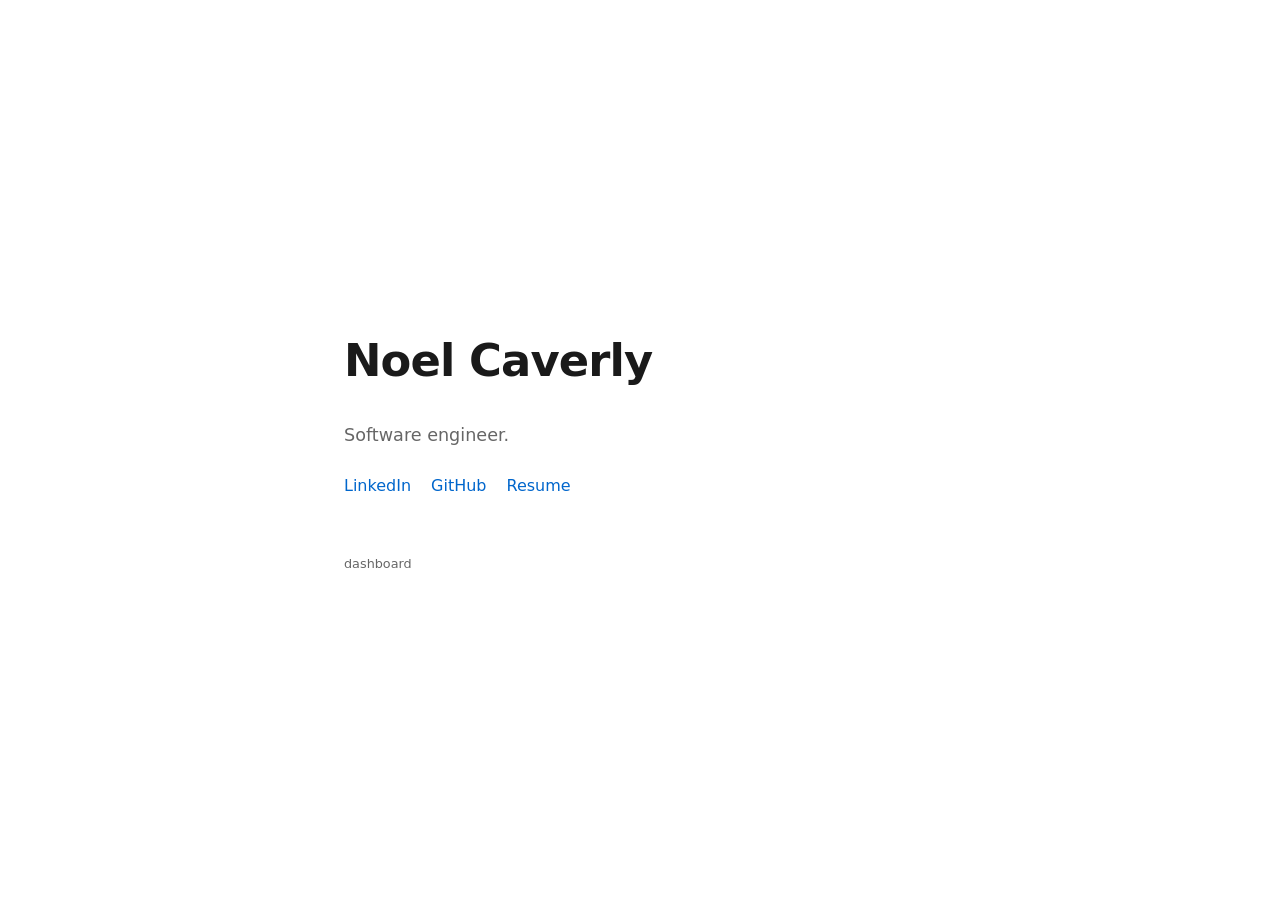
==== index.html @ 8c9072b6 "Initial site build: landing page, dashboard, deploy workflows" ====
<!DOCTYPE html>
<html lang="en">
<head>
  <meta charset="UTF-8" />
  <meta name="viewport" content="width=device-width, initial-scale=1.0" />
  <title>Noel Caverly</title>
  <link rel="stylesheet" href="assets/style.css" />
</head>
<body>
  <main class="landing">
    <h1>Noel Caverly</h1>
    <p class="bio">Software engineer.</p>
    <nav>
      <a href="https://linkedin.com/in/noelcaverly" target="_blank" rel="noopener">LinkedIn</a>
      <a href="https://github.com/NoelCav" target="_blank" rel="noopener">GitHub</a>
      <a href="/assets/resume.pdf" download>Resume</a>
    </nav>
    <a class="dashboard-link" href="/dashboard/">dashboard</a>
  </main>
</body>
</html>
---- assets/style.css ----
:root {
  --bg: #ffffff;
  --fg: #1a1a1a;
  --muted: #666666;
  --accent: #0066cc;
  --border: #e0e0e0;
  --gap: 1.5rem;
}

@media (prefers-color-scheme: dark) {
  :root {
    --bg: #0f0f0f;
    --fg: #e8e8e8;
    --muted: #999999;
    --accent: #4da6ff;
    --border: #2a2a2a;
  }
}

*, *::before, *::after {
  box-sizing: border-box;
  margin: 0;
  padding: 0;
}

body {
  font-family: system-ui, -apple-system, sans-serif;
  background: var(--bg);
  color: var(--fg);
  line-height: 1.6;
  min-height: 100dvh;
}

a {
  color: var(--accent);
  text-decoration: none;
}

a:hover {
  text-decoration: underline;
}

/* Landing page */
.landing {
  display: flex;
  flex-direction: column;
  align-items: flex-start;
  justify-content: center;
  min-height: 100dvh;
  max-width: 640px;
  margin: 0 auto;
  padding: 2rem 1.5rem;
  gap: var(--gap);
}

.landing h1 {
  font-size: clamp(1.8rem, 5vw, 2.8rem);
  font-weight: 700;
  letter-spacing: -0.02em;
}

.landing .bio {
  color: var(--muted);
  font-size: 1.1rem;
}

.landing nav {
  display: flex;
  flex-wrap: wrap;
  gap: 1.25rem;
  font-size: 1rem;
}

.dashboard-link {
  margin-top: 2rem;
  font-size: 0.8rem;
  color: var(--muted);
}

.dashboard-link:hover {
  color: var(--fg);
  text-decoration: none;
}

/* Dashboard shared */
.dash-header {
  display: flex;
  justify-content: space-between;
  align-items: baseline;
  flex-wrap: wrap;
  gap: 0.5rem;
  margin-bottom: 1.25rem;
}

.dash-header h1 {
  font-size: 1.1rem;
  font-weight: 600;
  letter-spacing: 0.05em;
  text-transform: lowercase;
}

.last-updated {
  font-size: 0.75rem;
  color: var(--muted);
}

.range-buttons {
  display: flex;
  gap: 0.5rem;
  flex-wrap: wrap;
  margin-bottom: 1.5rem;
}

.range-buttons button {
  padding: 0.3rem 0.75rem;
  border: 1px solid var(--border);
  background: transparent;
  color: var(--fg);
  border-radius: 999px;
  font-size: 0.8rem;
  cursor: pointer;
  transition: background 0.15s, border-color 0.15s;
}

.range-buttons button:hover {
  background: var(--border);
}

.range-buttons button.active {
  background: var(--accent);
  border-color: var(--accent);
  color: #fff;
}

.chart-wrap {
  margin-bottom: 1.5rem;
}

.doc-count {
  font-size: 0.72rem;
  color: var(--muted);
  margin-bottom: 2rem;
}

.dash-footer {
  font-size: 0.8rem;
  color: var(--muted);
  padding: 1rem 0;
  border-top: 1px solid var(--border);
}

/* Password gate */
.gate {
  display: flex;
  align-items: center;
  justify-content: center;
  min-height: 100dvh;
}

.gate form {
  display: flex;
  flex-direction: column;
  gap: 0.75rem;
  width: min(320px, 90vw);
}

.gate input[type="password"] {
  padding: 0.6rem 0.8rem;
  border: 1px solid var(--border);
  background: var(--bg);
  color: var(--fg);
  border-radius: 6px;
  font-size: 1rem;
  outline: none;
}

.gate input[type="password"]:focus {
  border-color: var(--accent);
}

.gate button[type="submit"] {
  padding: 0.6rem;
  background: var(--accent);
  color: #fff;
  border: none;
  border-radius: 6px;
  font-size: 1rem;
  cursor: pointer;
}

.gate .error {
  font-size: 0.8rem;
  color: #e05050;
  min-height: 1em;
}
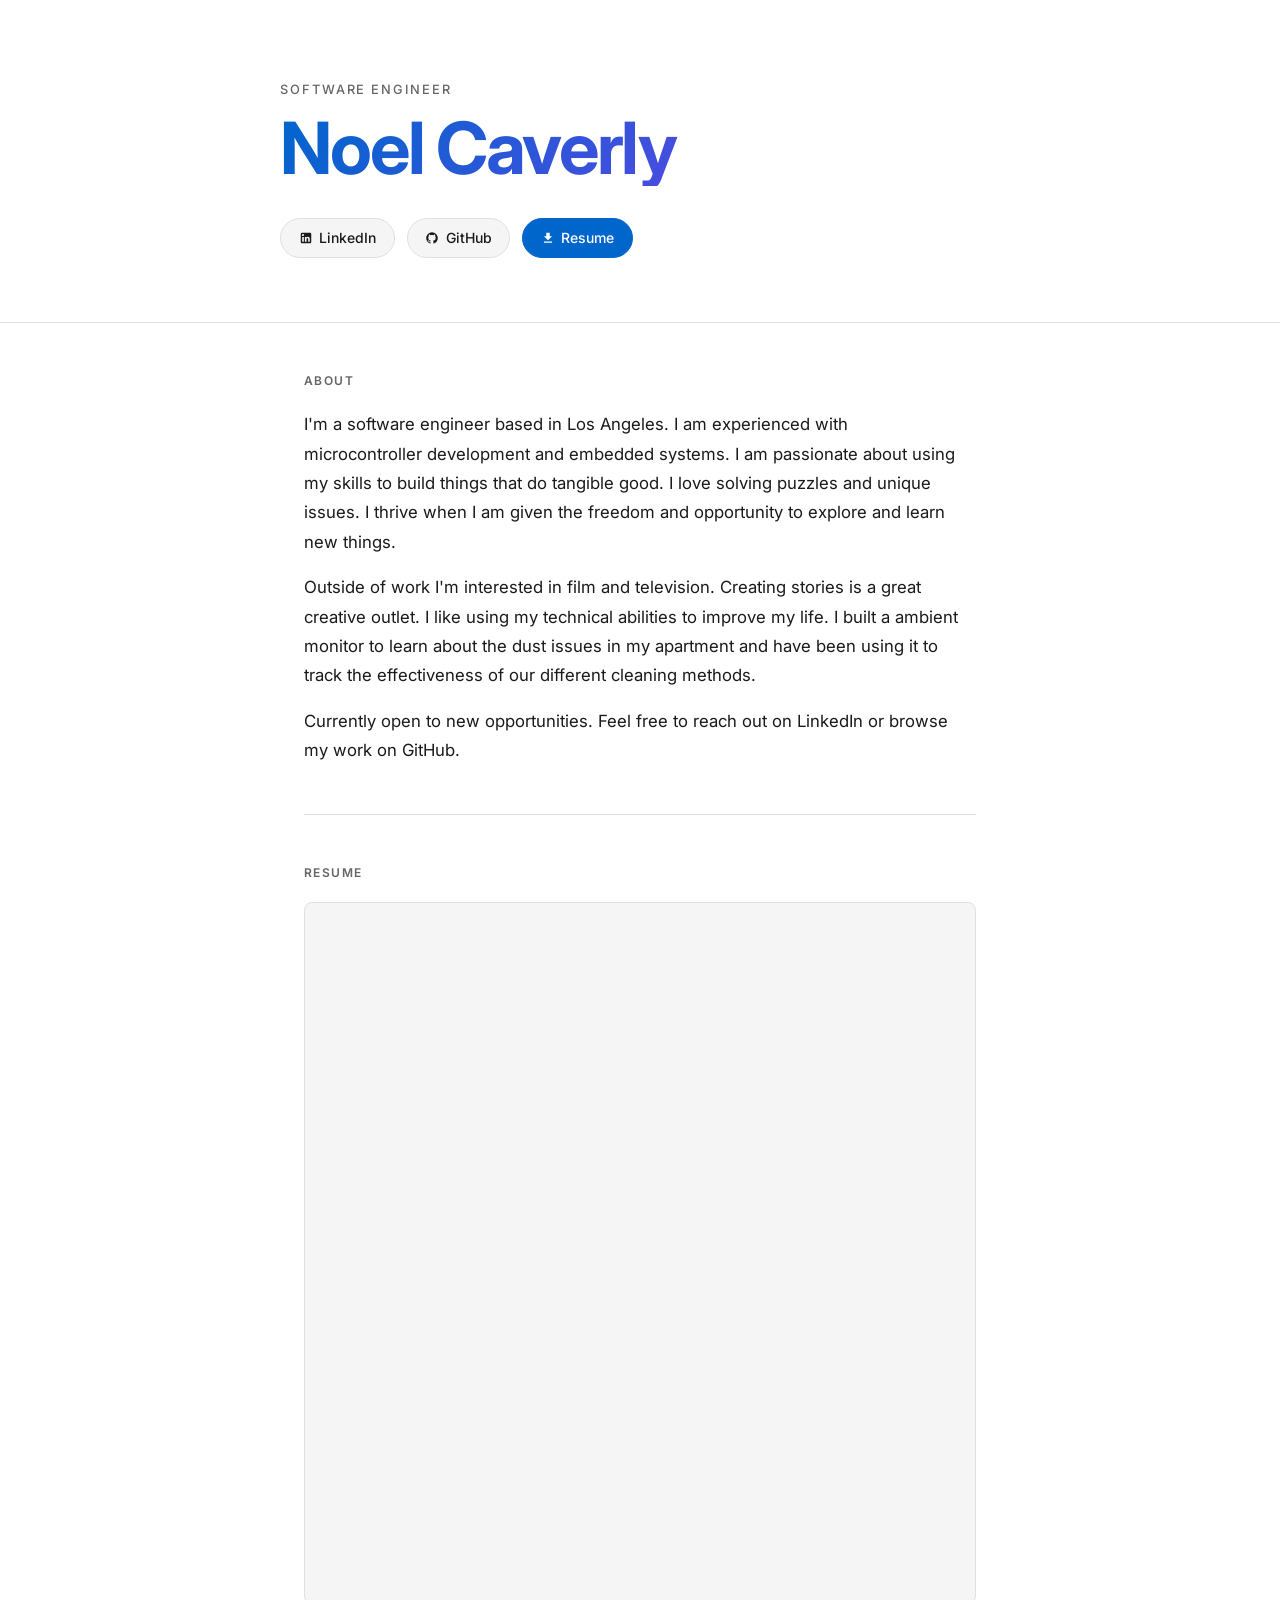
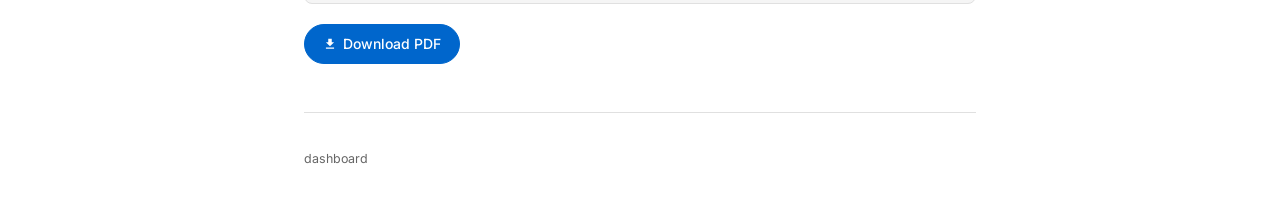
==== commit 3ee7cba3: "Update Website with Resume" ====
--- a/index.html
+++ b/index.html
@@ -4,18 +4,77 @@
   <meta charset="UTF-8" />
   <meta name="viewport" content="width=device-width, initial-scale=1.0" />
   <title>Noel Caverly</title>
+  <link rel="preconnect" href="https://fonts.googleapis.com" />
+  <link rel="preconnect" href="https://fonts.gstatic.com" crossorigin />
+  <link href="https://fonts.googleapis.com/css2?family=Inter:wght@400;500;600;700&display=swap" rel="stylesheet" />
   <link rel="stylesheet" href="assets/style.css" />
 </head>
 <body>
-  <main class="landing">
-    <h1>Noel Caverly</h1>
-    <p class="bio">Software engineer.</p>
-    <nav>
-      <a href="https://linkedin.com/in/noelcaverly" target="_blank" rel="noopener">LinkedIn</a>
-      <a href="https://github.com/NoelCav" target="_blank" rel="noopener">GitHub</a>
-      <a href="/assets/resume.pdf" download>Resume</a>
-    </nav>
-    <a class="dashboard-link" href="/dashboard/">dashboard</a>
+
+  <!-- ── Hero ── -->
+  <header class="hero">
+    <div class="hero-inner">
+      <p class="hero-label">software engineer</p>
+      <h1 class="hero-name">Noel Caverly</h1>
+      <div class="btn-group">
+        <a class="btn" href="https://linkedin.com/in/noelcaverly" target="_blank" rel="noopener">
+          <svg viewBox="0 0 24 24" fill="currentColor" aria-hidden="true"><path d="M19 3A2 2 0 0 1 21 5V19A2 2 0 0 1 19 21H5A2 2 0 0 1 3 19V5A2 2 0 0 1 5 3H19M18.5 18.5V13.2A3.26 3.26 0 0 0 15.24 9.94C14.39 9.94 13.4 10.46 12.92 11.24V10.13H10.13V18.5H12.92V13.57C12.92 12.8 13.54 12.17 14.31 12.17A1.4 1.4 0 0 1 15.71 13.57V18.5H18.5M6.88 8.56A1.68 1.68 0 0 0 8.56 6.88C8.56 5.95 7.81 5.19 6.88 5.19A1.69 1.69 0 0 0 5.19 6.88C5.19 7.81 5.95 8.56 6.88 8.56M8.27 18.5V10.13H5.5V18.5H8.27Z"/></svg>
+          LinkedIn
+        </a>
+        <a class="btn" href="https://github.com/NoelCav" target="_blank" rel="noopener">
+          <svg viewBox="0 0 24 24" fill="currentColor" aria-hidden="true"><path d="M12 2A10 10 0 0 0 2 12c0 4.42 2.87 8.17 6.84 9.5.5.08.66-.23.66-.5v-1.69c-2.77.6-3.36-1.34-3.36-1.34-.46-1.16-1.11-1.47-1.11-1.47-.91-.62.07-.6.07-.6 1 .07 1.53 1.03 1.53 1.03.87 1.52 2.34 1.07 2.91.83.09-.65.35-1.09.63-1.34-2.22-.25-4.55-1.11-4.55-4.92 0-1.11.38-2 1.03-2.71-.1-.25-.45-1.29.1-2.64 0 0 .84-.27 2.75 1.02.79-.22 1.65-.33 2.5-.33s1.71.11 2.5.33c1.91-1.29 2.75-1.02 2.75-1.02.55 1.35.2 2.39.1 2.64.65.71 1.03 1.6 1.03 2.71 0 3.82-2.34 4.66-4.57 4.91.36.31.69.92.69 1.85V21c0 .27.16.59.67.5C19.14 20.16 22 16.42 22 12A10 10 0 0 0 12 2Z"/></svg>
+          GitHub
+        </a>
+        <a class="btn btn-primary" href="/assets/resume.pdf" download>
+          <svg viewBox="0 0 24 24" fill="currentColor" aria-hidden="true"><path d="M5 20h14v-2H5m14-9h-4V3H9v6H5l7 7 7-7Z"/></svg>
+          Resume
+        </a>
+      </div>
+    </div>
+  </header>
+
+  <main class="page">
+
+    <!-- ── About ── -->
+    <section class="section about">
+      <h2 class="section-title">About</h2>
+      <!-- EDIT BLURB HERE -->
+      <p>
+        I'm a software engineer based in Los Angeles. I am experienced with microcontroller 
+        development and embedded systems. I am passionate about using my skills to build things
+        that do tangible good. I love solving puzzles and unique issues. I thrive when I am
+        given the freedom and opportunity to explore and learn new things.
+      </p>
+      <p>
+        Outside of work I'm interested in film and television. Creating stories is a great creative outlet.
+         I like using my technical abilities to improve my life. I built a ambient monitor to learn
+         about the dust issues in my apartment and have been using it to track the effectiveness of our different
+         cleaning methods. 
+      </p>
+      <p>
+        Currently open to new opportunities. Feel free to reach out
+        on LinkedIn or browse my work on GitHub.
+      </p>
+      <!-- END BLURB -->
+    </section>
+
+    <!-- ── Resume ── -->
+    <section class="section resume-section">
+      <h2 class="section-title">Resume</h2>
+      <div class="resume-wrap">
+        <iframe class="resume-embed" src="/assets/resume.pdf" title="Noel Caverly — Resume"></iframe>
+      </div>
+      <a class="btn btn-primary resume-dl" href="/assets/resume.pdf" download>
+        <svg viewBox="0 0 24 24" fill="currentColor" aria-hidden="true"><path d="M5 20h14v-2H5m14-9h-4V3H9v6H5l7 7 7-7Z"/></svg>
+        Download PDF
+      </a>
+    </section>
+
   </main>
+
+  <footer class="site-footer">
+    <a href="/dashboard/">dashboard</a>
+  </footer>
+
 </body>
 </html>
--- a/assets/style.css
+++ b/assets/style.css
@@ -3,17 +3,21 @@
   --fg: #1a1a1a;
   --muted: #666666;
   --accent: #0066cc;
+  --accent-2: #7c3aed;
   --border: #e0e0e0;
+  --surface: #f5f5f5;
   --gap: 1.5rem;
 }
 
 @media (prefers-color-scheme: dark) {
   :root {
-    --bg: #0f0f0f;
+    --bg: #0d0d0d;
     --fg: #e8e8e8;
-    --muted: #999999;
+    --muted: #888888;
     --accent: #4da6ff;
-    --border: #2a2a2a;
+    --accent-2: #a78bfa;
+    --border: #232323;
+    --surface: #161616;
   }
 }
 
@@ -24,7 +28,7 @@
 }
 
 body {
-  font-family: system-ui, -apple-system, sans-serif;
+  font-family: 'Inter', system-ui, -apple-system, sans-serif;
   background: var(--bg);
   color: var(--fg);
   line-height: 1.6;
@@ -40,49 +44,166 @@
   text-decoration: underline;
 }
 
-/* Landing page */
-.landing {
-  display: flex;
-  flex-direction: column;
-  align-items: flex-start;
-  justify-content: center;
-  min-height: 100dvh;
-  max-width: 640px;
+/* ── Hero ── */
+
+.hero {
+  padding: 5rem 1.5rem 4rem;
+  border-bottom: 1px solid var(--border);
+}
+
+.hero-inner {
+  max-width: 720px;
+  margin: 0 auto;
+}
+
+.hero-label {
+  font-size: 0.8rem;
+  font-weight: 500;
+  letter-spacing: 0.15em;
+  text-transform: uppercase;
+  color: var(--muted);
+  margin-bottom: 0.6rem;
+}
+
+.hero-name {
+  font-size: clamp(2.6rem, 7vw, 4.5rem);
+  font-weight: 700;
+  letter-spacing: -0.03em;
+  line-height: 1.05;
+  margin-bottom: 2rem;
+  background: linear-gradient(135deg, var(--accent) 0%, var(--accent-2) 100%);
+  -webkit-background-clip: text;
+  -webkit-text-fill-color: transparent;
+  background-clip: text;
+}
+
+/* ── Buttons ── */
+
+.btn-group {
+  display: flex;
+  flex-wrap: wrap;
+  gap: 0.75rem;
+}
+
+.btn {
+  display: inline-flex;
+  align-items: center;
+  gap: 0.4rem;
+  padding: 0.5rem 1.1rem;
+  border: 1px solid var(--border);
+  border-radius: 999px;
+  font-size: 0.875rem;
+  font-weight: 500;
+  color: var(--fg);
+  background: var(--surface);
+  text-decoration: none;
+  transition: border-color 0.15s, background 0.15s, transform 0.12s, box-shadow 0.12s;
+}
+
+.btn svg {
+  width: 1em;
+  height: 1em;
+  flex-shrink: 0;
+}
+
+.btn:hover {
+  border-color: var(--accent);
+  background: var(--bg);
+  transform: translateY(-1px);
+  box-shadow: 0 4px 12px rgba(0,0,0,0.08);
+  text-decoration: none;
+}
+
+.btn-primary {
+  background: var(--accent);
+  border-color: var(--accent);
+  color: #fff;
+}
+
+.btn-primary:hover {
+  background: var(--accent-2);
+  border-color: var(--accent-2);
+  color: #fff;
+}
+
+/* ── Page layout ── */
+
+.page {
+  max-width: 720px;
+  margin: 0 auto;
+  padding: 0 1.5rem;
+}
+
+.section {
+  padding: 3rem 0;
+  border-bottom: 1px solid var(--border);
+}
+
+.section-title {
+  font-size: 0.75rem;
+  font-weight: 600;
+  letter-spacing: 0.12em;
+  text-transform: uppercase;
+  color: var(--muted);
+  margin-bottom: 1.25rem;
+}
+
+/* ── About ── */
+
+.about p {
+  color: var(--fg);
+  font-size: 1.05rem;
+  line-height: 1.75;
+  max-width: 60ch;
+}
+
+.about p + p {
+  margin-top: 1rem;
+}
+
+/* ── Resume ── */
+
+.resume-wrap {
+  border: 1px solid var(--border);
+  border-radius: 8px;
+  overflow: hidden;
+  margin-bottom: 1rem;
+  background: var(--surface);
+}
+
+.resume-embed {
+  display: block;
+  width: 100%;
+  height: 700px;
+  border: none;
+}
+
+.resume-dl {
+  margin-top: 0.25rem;
+}
+
+/* ── Footer ── */
+
+.site-footer {
+  max-width: 720px;
   margin: 0 auto;
   padding: 2rem 1.5rem;
-  gap: var(--gap);
-}
-
-.landing h1 {
-  font-size: clamp(1.8rem, 5vw, 2.8rem);
-  font-weight: 700;
-  letter-spacing: -0.02em;
-}
-
-.landing .bio {
-  color: var(--muted);
-  font-size: 1.1rem;
-}
-
-.landing nav {
-  display: flex;
-  flex-wrap: wrap;
-  gap: 1.25rem;
-  font-size: 1rem;
-}
-
-.dashboard-link {
-  margin-top: 2rem;
-  font-size: 0.8rem;
-  color: var(--muted);
-}
-
-.dashboard-link:hover {
-  color: var(--fg);
+}
+
+.site-footer a {
+  font-size: 0.78rem;
+  color: var(--muted);
   text-decoration: none;
 }
 
-/* Dashboard shared */
+.site-footer a:hover {
+  color: var(--fg);
+}
+
+/* ─────────────────────────────────────────
+   Dashboard shared styles (unchanged below)
+   ───────────────────────────────────────── */
+
 .dash-header {
   display: flex;
   justify-content: space-between;
@@ -149,7 +270,8 @@
   border-top: 1px solid var(--border);
 }
 
-/* Password gate */
+/* ── Password gate ── */
+
 .gate {
   display: flex;
   align-items: center;
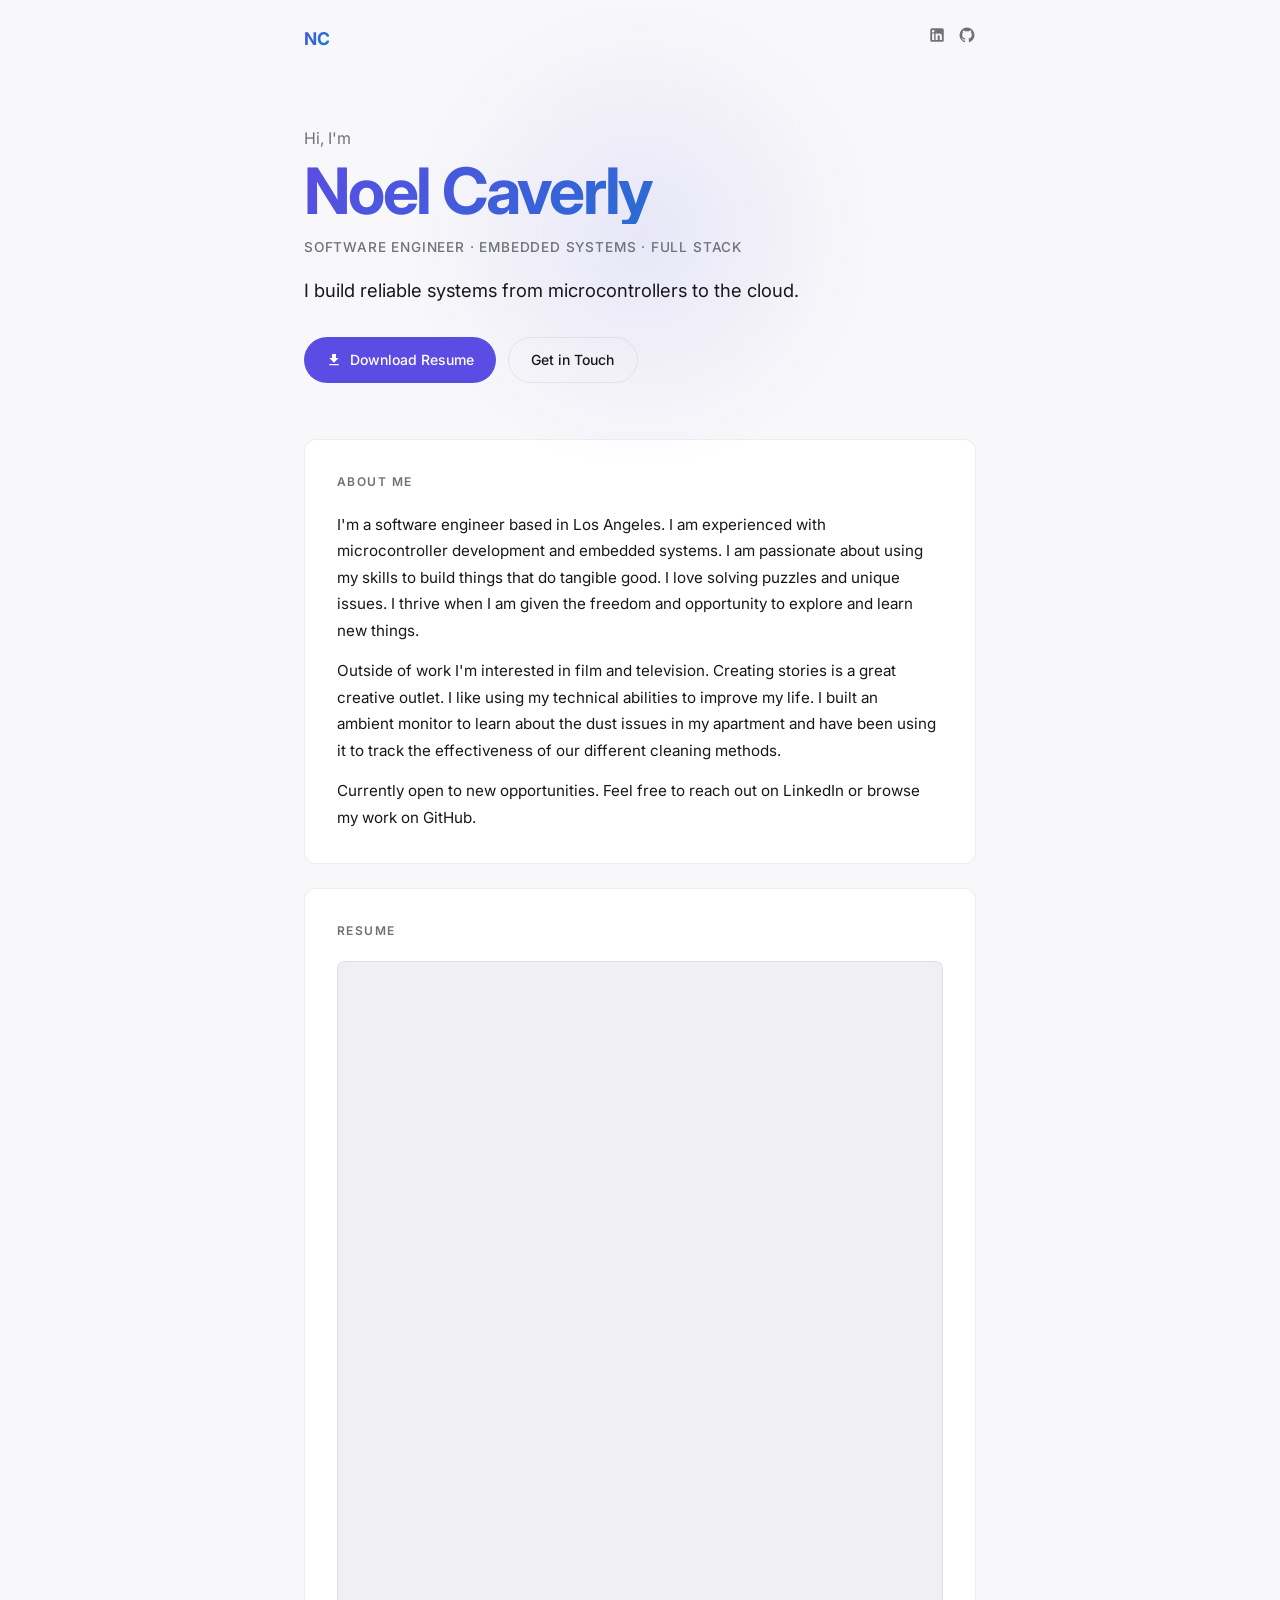
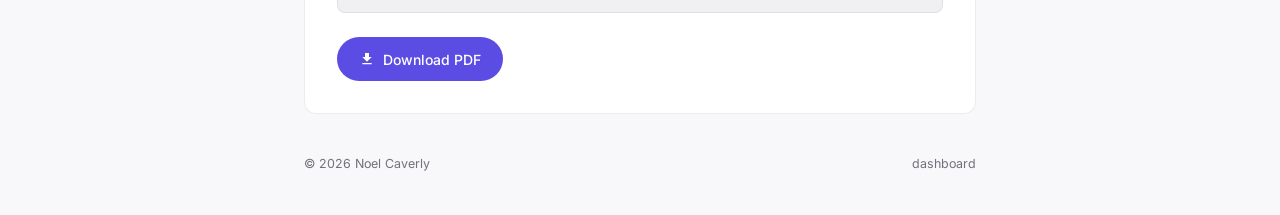
==== commit ee04e981: "CSS" ====
--- a/index.html
+++ b/index.html
@@ -11,45 +11,51 @@
 </head>
 <body>
 
+  <!-- ── Nav ── -->
+  <nav class="topnav">
+    <span class="topnav-logo">NC</span>
+    <div class="topnav-links">
+      <a href="https://linkedin.com/in/noelcaverly" target="_blank" rel="noopener" aria-label="LinkedIn">
+        <svg width="18" height="18" viewBox="0 0 24 24" fill="currentColor"><path d="M19 3A2 2 0 0 1 21 5V19A2 2 0 0 1 19 21H5A2 2 0 0 1 3 19V5A2 2 0 0 1 5 3H19M18.5 18.5V13.2A3.26 3.26 0 0 0 15.24 9.94C14.39 9.94 13.4 10.46 12.92 11.24V10.13H10.13V18.5H12.92V13.57C12.92 12.8 13.54 12.17 14.31 12.17A1.4 1.4 0 0 1 15.71 13.57V18.5H18.5M6.88 8.56A1.68 1.68 0 0 0 8.56 6.88C8.56 5.95 7.81 5.19 6.88 5.19A1.69 1.69 0 0 0 5.19 6.88C5.19 7.81 5.95 8.56 6.88 8.56M8.27 18.5V10.13H5.5V18.5H8.27Z"/></svg>
+      </a>
+      <a href="https://github.com/NoelCav" target="_blank" rel="noopener" aria-label="GitHub">
+        <svg width="18" height="18" viewBox="0 0 24 24" fill="currentColor"><path d="M12 2A10 10 0 0 0 2 12c0 4.42 2.87 8.17 6.84 9.5.5.08.66-.23.66-.5v-1.69c-2.77.6-3.36-1.34-3.36-1.34-.46-1.16-1.11-1.47-1.11-1.47-.91-.62.07-.6.07-.6 1 .07 1.53 1.03 1.53 1.03.87 1.52 2.34 1.07 2.91.83.09-.65.35-1.09.63-1.34-2.22-.25-4.55-1.11-4.55-4.92 0-1.11.38-2 1.03-2.71-.1-.25-.45-1.29.1-2.64 0 0 .84-.27 2.75 1.02.79-.22 1.65-.33 2.5-.33s1.71.11 2.5.33c1.91-1.29 2.75-1.02 2.75-1.02.55 1.35.2 2.39.1 2.64.65.71 1.03 1.6 1.03 2.71 0 3.82-2.34 4.66-4.57 4.91.36.31.69.92.69 1.85V21c0 .27.16.59.67.5C19.14 20.16 22 16.42 22 12A10 10 0 0 0 12 2Z"/></svg>
+      </a>
+    </div>
+  </nav>
+
   <!-- ── Hero ── -->
   <header class="hero">
-    <div class="hero-inner">
-      <p class="hero-label">software engineer</p>
-      <h1 class="hero-name">Noel Caverly</h1>
-      <div class="btn-group">
-        <a class="btn" href="https://linkedin.com/in/noelcaverly" target="_blank" rel="noopener">
-          <svg viewBox="0 0 24 24" fill="currentColor" aria-hidden="true"><path d="M19 3A2 2 0 0 1 21 5V19A2 2 0 0 1 19 21H5A2 2 0 0 1 3 19V5A2 2 0 0 1 5 3H19M18.5 18.5V13.2A3.26 3.26 0 0 0 15.24 9.94C14.39 9.94 13.4 10.46 12.92 11.24V10.13H10.13V18.5H12.92V13.57C12.92 12.8 13.54 12.17 14.31 12.17A1.4 1.4 0 0 1 15.71 13.57V18.5H18.5M6.88 8.56A1.68 1.68 0 0 0 8.56 6.88C8.56 5.95 7.81 5.19 6.88 5.19A1.69 1.69 0 0 0 5.19 6.88C5.19 7.81 5.95 8.56 6.88 8.56M8.27 18.5V10.13H5.5V18.5H8.27Z"/></svg>
-          LinkedIn
-        </a>
-        <a class="btn" href="https://github.com/NoelCav" target="_blank" rel="noopener">
-          <svg viewBox="0 0 24 24" fill="currentColor" aria-hidden="true"><path d="M12 2A10 10 0 0 0 2 12c0 4.42 2.87 8.17 6.84 9.5.5.08.66-.23.66-.5v-1.69c-2.77.6-3.36-1.34-3.36-1.34-.46-1.16-1.11-1.47-1.11-1.47-.91-.62.07-.6.07-.6 1 .07 1.53 1.03 1.53 1.03.87 1.52 2.34 1.07 2.91.83.09-.65.35-1.09.63-1.34-2.22-.25-4.55-1.11-4.55-4.92 0-1.11.38-2 1.03-2.71-.1-.25-.45-1.29.1-2.64 0 0 .84-.27 2.75 1.02.79-.22 1.65-.33 2.5-.33s1.71.11 2.5.33c1.91-1.29 2.75-1.02 2.75-1.02.55 1.35.2 2.39.1 2.64.65.71 1.03 1.6 1.03 2.71 0 3.82-2.34 4.66-4.57 4.91.36.31.69.92.69 1.85V21c0 .27.16.59.67.5C19.14 20.16 22 16.42 22 12A10 10 0 0 0 12 2Z"/></svg>
-          GitHub
-        </a>
-        <a class="btn btn-primary" href="/assets/resume.pdf" download>
-          <svg viewBox="0 0 24 24" fill="currentColor" aria-hidden="true"><path d="M5 20h14v-2H5m14-9h-4V3H9v6H5l7 7 7-7Z"/></svg>
-          Resume
-        </a>
-      </div>
+    <p class="hero-greeting">Hi, I'm</p>
+    <h1 class="hero-name">Noel Caverly</h1>
+    <p class="hero-tagline">Software Engineer &middot; Embedded Systems &middot; Full Stack</p>
+    <p class="hero-sub">I build reliable systems from microcontrollers to the cloud.</p>
+    <div class="hero-cta">
+      <a class="btn-primary" href="/assets/resume.pdf" download>
+        <svg width="16" height="16" viewBox="0 0 24 24" fill="currentColor"><path d="M5 20h14v-2H5m14-9h-4V3H9v6H5l7 7 7-7Z"/></svg>
+        Download Resume
+      </a>
+      <a class="btn-ghost" href="https://linkedin.com/in/noelcaverly" target="_blank" rel="noopener">Get in Touch</a>
     </div>
   </header>
 
-  <main class="page">
+  <main class="content">
 
     <!-- ── About ── -->
-    <section class="section about">
-      <h2 class="section-title">About</h2>
+    <section class="card">
+      <h2 class="card-title">About Me</h2>
       <!-- EDIT BLURB HERE -->
       <p>
-        I'm a software engineer based in Los Angeles. I am experienced with microcontroller 
+        I'm a software engineer based in Los Angeles. I am experienced with microcontroller
         development and embedded systems. I am passionate about using my skills to build things
         that do tangible good. I love solving puzzles and unique issues. I thrive when I am
         given the freedom and opportunity to explore and learn new things.
       </p>
       <p>
         Outside of work I'm interested in film and television. Creating stories is a great creative outlet.
-         I like using my technical abilities to improve my life. I built a ambient monitor to learn
-         about the dust issues in my apartment and have been using it to track the effectiveness of our different
-         cleaning methods. 
+        I like using my technical abilities to improve my life. I built an ambient monitor to learn
+        about the dust issues in my apartment and have been using it to track the effectiveness of our different
+        cleaning methods.
       </p>
       <p>
         Currently open to new opportunities. Feel free to reach out
@@ -59,20 +65,22 @@
     </section>
 
     <!-- ── Resume ── -->
-    <section class="section resume-section">
-      <h2 class="section-title">Resume</h2>
-      <div class="resume-wrap">
-        <iframe class="resume-embed" src="/assets/resume.pdf" title="Noel Caverly — Resume"></iframe>
+    <section class="card">
+      <h2 class="card-title">Resume</h2>
+      <div class="resume-frame">
+        <iframe src="/assets/resume.pdf" title="Noel Caverly — Resume"></iframe>
       </div>
-      <a class="btn btn-primary resume-dl" href="/assets/resume.pdf" download>
-        <svg viewBox="0 0 24 24" fill="currentColor" aria-hidden="true"><path d="M5 20h14v-2H5m14-9h-4V3H9v6H5l7 7 7-7Z"/></svg>
+      <a class="btn-primary resume-dl" href="/assets/resume.pdf" download>
+        <svg width="16" height="16" viewBox="0 0 24 24" fill="currentColor"><path d="M5 20h14v-2H5m14-9h-4V3H9v6H5l7 7 7-7Z"/></svg>
         Download PDF
       </a>
     </section>
 
   </main>
 
+  <!-- ── Footer ── -->
   <footer class="site-footer">
+    <span>&copy; 2026 Noel Caverly</span>
     <a href="/dashboard/">dashboard</a>
   </footer>
 
--- a/assets/style.css
+++ b/assets/style.css
@@ -1,180 +1,272 @@
+/* ══════════════════════════════════════════
+   Theme tokens
+   ══════════════════════════════════════════ */
+
 :root {
-  --bg: #ffffff;
-  --fg: #1a1a1a;
-  --muted: #666666;
-  --accent: #0066cc;
-  --accent-2: #7c3aed;
-  --border: #e0e0e0;
-  --surface: #f5f5f5;
-  --gap: 1.5rem;
-}
-
-@media (prefers-color-scheme: dark) {
+  --bg:       #0a0a0b;
+  --bg-card:  #111113;
+  --fg:       #e4e4e7;
+  --fg-dim:   #a1a1aa;
+  --accent:   #6d5dfc;
+  --accent-2: #38bdf8;
+  --border:   rgba(255,255,255,0.06);
+  --glow:     rgba(109,93,252,0.15);
+  --radius:   12px;
+}
+
+@media (prefers-color-scheme: light) {
   :root {
-    --bg: #0d0d0d;
-    --fg: #e8e8e8;
-    --muted: #888888;
-    --accent: #4da6ff;
-    --accent-2: #a78bfa;
-    --border: #232323;
-    --surface: #161616;
+    --bg:       #f8f8fa;
+    --bg-card:  #ffffff;
+    --fg:       #18181b;
+    --fg-dim:   #71717a;
+    --accent:   #5b4de3;
+    --accent-2: #0284c7;
+    --border:   rgba(0,0,0,0.07);
+    --glow:     rgba(91,77,227,0.10);
   }
 }
 
-*, *::before, *::after {
-  box-sizing: border-box;
-  margin: 0;
-  padding: 0;
-}
+/* ══════════════════════════════════════════
+   Reset & base
+   ══════════════════════════════════════════ */
+
+*, *::before, *::after { box-sizing: border-box; margin: 0; padding: 0; }
 
 body {
   font-family: 'Inter', system-ui, -apple-system, sans-serif;
   background: var(--bg);
   color: var(--fg);
-  line-height: 1.6;
+  line-height: 1.65;
   min-height: 100dvh;
-}
-
-a {
-  color: var(--accent);
-  text-decoration: none;
-}
-
-a:hover {
-  text-decoration: underline;
-}
-
-/* ── Hero ── */
-
-.hero {
-  padding: 5rem 1.5rem 4rem;
-  border-bottom: 1px solid var(--border);
-}
-
-.hero-inner {
+  -webkit-font-smoothing: antialiased;
+}
+
+a { color: var(--accent); text-decoration: none; }
+a:hover { text-decoration: underline; }
+
+::selection {
+  background: var(--accent);
+  color: #fff;
+}
+
+/* ══════════════════════════════════════════
+   Top nav
+   ══════════════════════════════════════════ */
+
+.topnav {
+  display: flex;
+  align-items: center;
+  justify-content: space-between;
   max-width: 720px;
   margin: 0 auto;
-}
-
-.hero-label {
-  font-size: 0.8rem;
-  font-weight: 500;
-  letter-spacing: 0.15em;
-  text-transform: uppercase;
-  color: var(--muted);
-  margin-bottom: 0.6rem;
+  padding: 1.5rem 1.5rem 0;
+}
+
+.topnav-logo {
+  font-weight: 700;
+  font-size: 1.1rem;
+  letter-spacing: -0.02em;
+  color: var(--fg);
+  background: linear-gradient(135deg, var(--accent), var(--accent-2));
+  -webkit-background-clip: text;
+  -webkit-text-fill-color: transparent;
+  background-clip: text;
+}
+
+.topnav-links {
+  display: flex;
+  gap: 0.75rem;
+}
+
+.topnav-links a {
+  color: var(--fg-dim);
+  transition: color 0.2s;
+}
+
+.topnav-links a:hover {
+  color: var(--fg);
+  text-decoration: none;
+}
+
+/* ══════════════════════════════════════════
+   Hero
+   ══════════════════════════════════════════ */
+
+.hero {
+  max-width: 720px;
+  margin: 0 auto;
+  padding: 4.5rem 1.5rem 3.5rem;
+  position: relative;
+}
+
+.hero::before {
+  content: '';
+  position: absolute;
+  top: -60px;
+  left: 50%;
+  transform: translateX(-50%);
+  width: 480px;
+  height: 480px;
+  background: radial-gradient(circle, var(--glow) 0%, transparent 70%);
+  pointer-events: none;
+  z-index: 0;
+}
+
+.hero > * { position: relative; z-index: 1; }
+
+.hero-greeting {
+  font-size: 1rem;
+  color: var(--fg-dim);
+  margin-bottom: 0.35rem;
 }
 
 .hero-name {
-  font-size: clamp(2.6rem, 7vw, 4.5rem);
+  font-size: clamp(2.8rem, 8vw, 4rem);
   font-weight: 700;
-  letter-spacing: -0.03em;
+  letter-spacing: -0.035em;
   line-height: 1.05;
-  margin-bottom: 2rem;
   background: linear-gradient(135deg, var(--accent) 0%, var(--accent-2) 100%);
   -webkit-background-clip: text;
   -webkit-text-fill-color: transparent;
   background-clip: text;
-}
-
-/* ── Buttons ── */
-
-.btn-group {
+  margin-bottom: 0.75rem;
+}
+
+.hero-tagline {
+  font-size: 0.85rem;
+  font-weight: 500;
+  letter-spacing: 0.06em;
+  text-transform: uppercase;
+  color: var(--fg-dim);
+  margin-bottom: 1rem;
+}
+
+.hero-sub {
+  font-size: 1.15rem;
+  color: var(--fg);
+  max-width: 48ch;
+  margin-bottom: 2rem;
+}
+
+.hero-cta {
   display: flex;
   flex-wrap: wrap;
   gap: 0.75rem;
 }
 
-.btn {
+/* ══════════════════════════════════════════
+   Buttons
+   ══════════════════════════════════════════ */
+
+.btn-primary,
+.btn-ghost {
   display: inline-flex;
   align-items: center;
-  gap: 0.4rem;
-  padding: 0.5rem 1.1rem;
-  border: 1px solid var(--border);
+  gap: 0.45rem;
+  padding: 0.65rem 1.4rem;
   border-radius: 999px;
   font-size: 0.875rem;
   font-weight: 500;
-  color: var(--fg);
-  background: var(--surface);
   text-decoration: none;
-  transition: border-color 0.15s, background 0.15s, transform 0.12s, box-shadow 0.12s;
-}
-
-.btn svg {
-  width: 1em;
-  height: 1em;
-  flex-shrink: 0;
-}
-
-.btn:hover {
-  border-color: var(--accent);
-  background: var(--bg);
-  transform: translateY(-1px);
-  box-shadow: 0 4px 12px rgba(0,0,0,0.08);
-  text-decoration: none;
+  transition: transform 0.15s, box-shadow 0.15s, background 0.2s;
+  cursor: pointer;
 }
 
 .btn-primary {
   background: var(--accent);
-  border-color: var(--accent);
   color: #fff;
+  border: none;
 }
 
 .btn-primary:hover {
-  background: var(--accent-2);
-  border-color: var(--accent-2);
-  color: #fff;
-}
-
-/* ── Page layout ── */
-
-.page {
+  transform: translateY(-2px);
+  box-shadow: 0 6px 24px var(--glow);
+  text-decoration: none;
+}
+
+.btn-ghost {
+  background: transparent;
+  color: var(--fg);
+  border: 1px solid var(--border);
+}
+
+.btn-ghost:hover {
+  background: var(--border);
+  transform: translateY(-2px);
+  text-decoration: none;
+}
+
+/* ══════════════════════════════════════════
+   Content area
+   ══════════════════════════════════════════ */
+
+.content {
   max-width: 720px;
   margin: 0 auto;
   padding: 0 1.5rem;
-}
-
-.section {
-  padding: 3rem 0;
-  border-bottom: 1px solid var(--border);
-}
-
-.section-title {
+  display: flex;
+  flex-direction: column;
+  gap: 1.5rem;
+}
+
+/* ══════════════════════════════════════════
+   Cards
+   ══════════════════════════════════════════ */
+
+.card {
+  background: var(--bg-card);
+  border: 1px solid var(--border);
+  border-radius: var(--radius);
+  padding: 2rem;
+  transition: border-color 0.25s, box-shadow 0.25s;
+}
+
+.card:hover {
+  border-color: rgba(109,93,252,0.25);
+  box-shadow: 0 0 30px var(--glow);
+}
+
+.card-title {
   font-size: 0.75rem;
   font-weight: 600;
   letter-spacing: 0.12em;
   text-transform: uppercase;
-  color: var(--muted);
+  color: var(--fg-dim);
   margin-bottom: 1.25rem;
 }
 
-/* ── About ── */
-
-.about p {
-  color: var(--fg);
-  font-size: 1.05rem;
+.card p {
+  font-size: 0.95rem;
+  color: var(--fg);
   line-height: 1.75;
   max-width: 60ch;
 }
 
-.about p + p {
-  margin-top: 1rem;
-}
-
-/* ── Resume ── */
-
-.resume-wrap {
+.card p + p {
+  margin-top: 0.85rem;
+}
+
+/* ══════════════════════════════════════════
+   Resume embed
+   ══════════════════════════════════════════ */
+
+.resume-frame {
   border: 1px solid var(--border);
   border-radius: 8px;
   overflow: hidden;
-  margin-bottom: 1rem;
-  background: var(--surface);
-}
-
-.resume-embed {
+  margin-bottom: 1.25rem;
+  background: #1a1a1c;
+}
+
+@media (prefers-color-scheme: light) {
+  .resume-frame { background: #f0f0f2; }
+}
+
+.resume-frame iframe {
   display: block;
   width: 100%;
-  height: 700px;
+  height: 650px;
   border: none;
 }
 
@@ -182,27 +274,47 @@
   margin-top: 0.25rem;
 }
 
-/* ── Footer ── */
+/* ══════════════════════════════════════════
+   Footer
+   ══════════════════════════════════════════ */
 
 .site-footer {
   max-width: 720px;
   margin: 0 auto;
-  padding: 2rem 1.5rem;
+  padding: 2.5rem 1.5rem;
+  display: flex;
+  justify-content: space-between;
+  align-items: center;
+  font-size: 0.78rem;
+  color: var(--fg-dim);
 }
 
 .site-footer a {
-  font-size: 0.78rem;
-  color: var(--muted);
+  color: var(--fg-dim);
+  transition: color 0.2s;
+}
+
+.site-footer a:hover {
+  color: var(--fg);
   text-decoration: none;
 }
 
-.site-footer a:hover {
-  color: var(--fg);
-}
-
-/* ─────────────────────────────────────────
-   Dashboard shared styles (unchanged below)
-   ───────────────────────────────────────── */
+/* ══════════════════════════════════════════
+   Responsive
+   ══════════════════════════════════════════ */
+
+@media (max-width: 600px) {
+  .hero { padding: 3rem 1.25rem 2.5rem; }
+  .card { padding: 1.5rem; }
+  .content { padding: 0 1rem; }
+  .topnav { padding: 1.25rem 1.25rem 0; }
+  .site-footer { padding: 2rem 1.25rem; }
+  .resume-frame iframe { height: 450px; }
+}
+
+/* ═══════════════════════════════════════════════
+   Dashboard styles (shared via ../assets/style.css)
+   ═══════════════════════════════════════════════ */
 
 .dash-header {
   display: flex;
@@ -222,7 +334,7 @@
 
 .last-updated {
   font-size: 0.75rem;
-  color: var(--muted);
+  color: var(--fg-dim);
 }
 
 .range-buttons {
@@ -259,13 +371,13 @@
 
 .doc-count {
   font-size: 0.72rem;
-  color: var(--muted);
+  color: var(--fg-dim);
   margin-bottom: 2rem;
 }
 
 .dash-footer {
   font-size: 0.8rem;
-  color: var(--muted);
+  color: var(--fg-dim);
   padding: 1rem 0;
   border-top: 1px solid var(--border);
 }
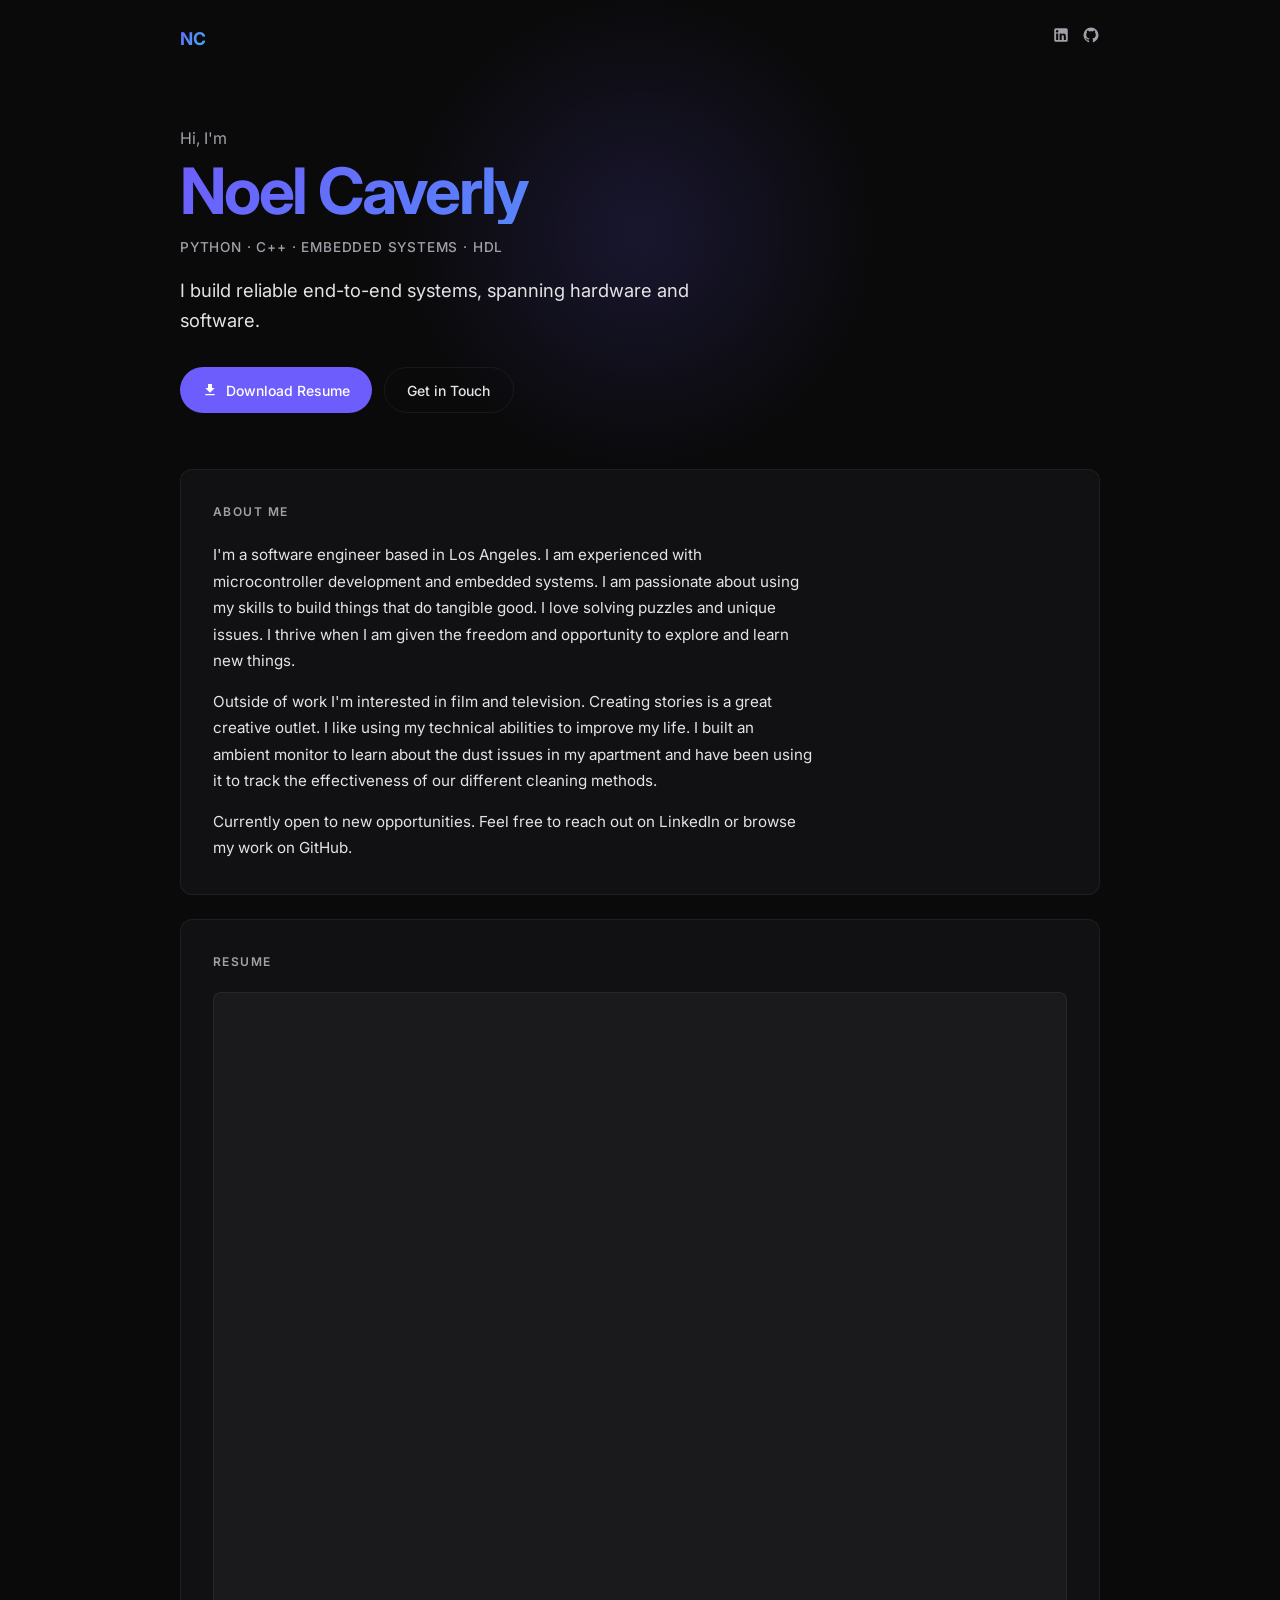
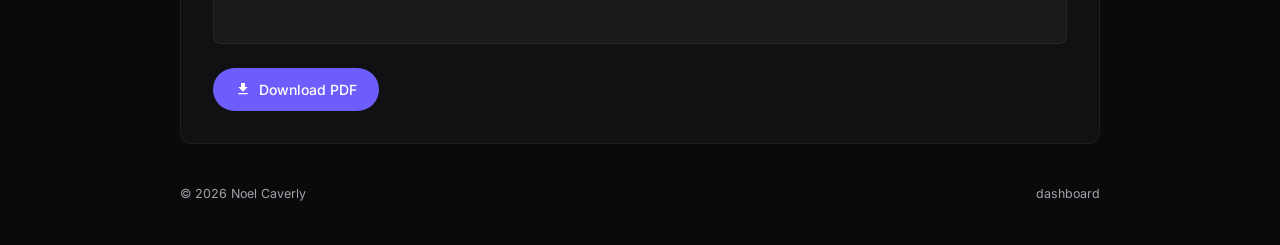
==== commit 0e61bf18: "Update Text" ====
--- a/index.html
+++ b/index.html
@@ -28,8 +28,8 @@
   <header class="hero">
     <p class="hero-greeting">Hi, I'm</p>
     <h1 class="hero-name">Noel Caverly</h1>
-    <p class="hero-tagline">Software Engineer &middot; Embedded Systems &middot; Full Stack</p>
-    <p class="hero-sub">I build reliable systems from microcontrollers to the cloud.</p>
+    <p class="hero-tagline">Python &middot; C++ &middot; Embedded Systems &middot; HDL</p>
+    <p class="hero-sub">I build reliable end-to-end systems, spanning hardware and software.</p>
     <div class="hero-cta">
       <a class="btn-primary" href="/assets/resume.pdf" download>
         <svg width="16" height="16" viewBox="0 0 24 24" fill="currentColor"><path d="M5 20h14v-2H5m14-9h-4V3H9v6H5l7 7 7-7Z"/></svg>
--- a/assets/style.css
+++ b/assets/style.css
@@ -14,18 +14,6 @@
   --radius:   12px;
 }
 
-@media (prefers-color-scheme: light) {
-  :root {
-    --bg:       #f8f8fa;
-    --bg-card:  #ffffff;
-    --fg:       #18181b;
-    --fg-dim:   #71717a;
-    --accent:   #5b4de3;
-    --accent-2: #0284c7;
-    --border:   rgba(0,0,0,0.07);
-    --glow:     rgba(91,77,227,0.10);
-  }
-}
 
 /* ══════════════════════════════════════════
    Reset & base
@@ -58,9 +46,9 @@
   display: flex;
   align-items: center;
   justify-content: space-between;
-  max-width: 720px;
+  max-width: 1000px;
   margin: 0 auto;
-  padding: 1.5rem 1.5rem 0;
+  padding: 1.5rem 2.5rem 0;
 }
 
 .topnav-logo {
@@ -94,9 +82,9 @@
    ══════════════════════════════════════════ */
 
 .hero {
-  max-width: 720px;
+  max-width: 1000px;
   margin: 0 auto;
-  padding: 4.5rem 1.5rem 3.5rem;
+  padding: 4.5rem 2.5rem 3.5rem;
   position: relative;
 }
 
@@ -202,9 +190,9 @@
    ══════════════════════════════════════════ */
 
 .content {
-  max-width: 720px;
+  max-width: 1000px;
   margin: 0 auto;
-  padding: 0 1.5rem;
+  padding: 0 2.5rem;
   display: flex;
   flex-direction: column;
   gap: 1.5rem;
@@ -259,9 +247,6 @@
   background: #1a1a1c;
 }
 
-@media (prefers-color-scheme: light) {
-  .resume-frame { background: #f0f0f2; }
-}
 
 .resume-frame iframe {
   display: block;
@@ -279,9 +264,9 @@
    ══════════════════════════════════════════ */
 
 .site-footer {
-  max-width: 720px;
+  max-width: 1000px;
   margin: 0 auto;
-  padding: 2.5rem 1.5rem;
+  padding: 2.5rem 2.5rem;
   display: flex;
   justify-content: space-between;
   align-items: center;
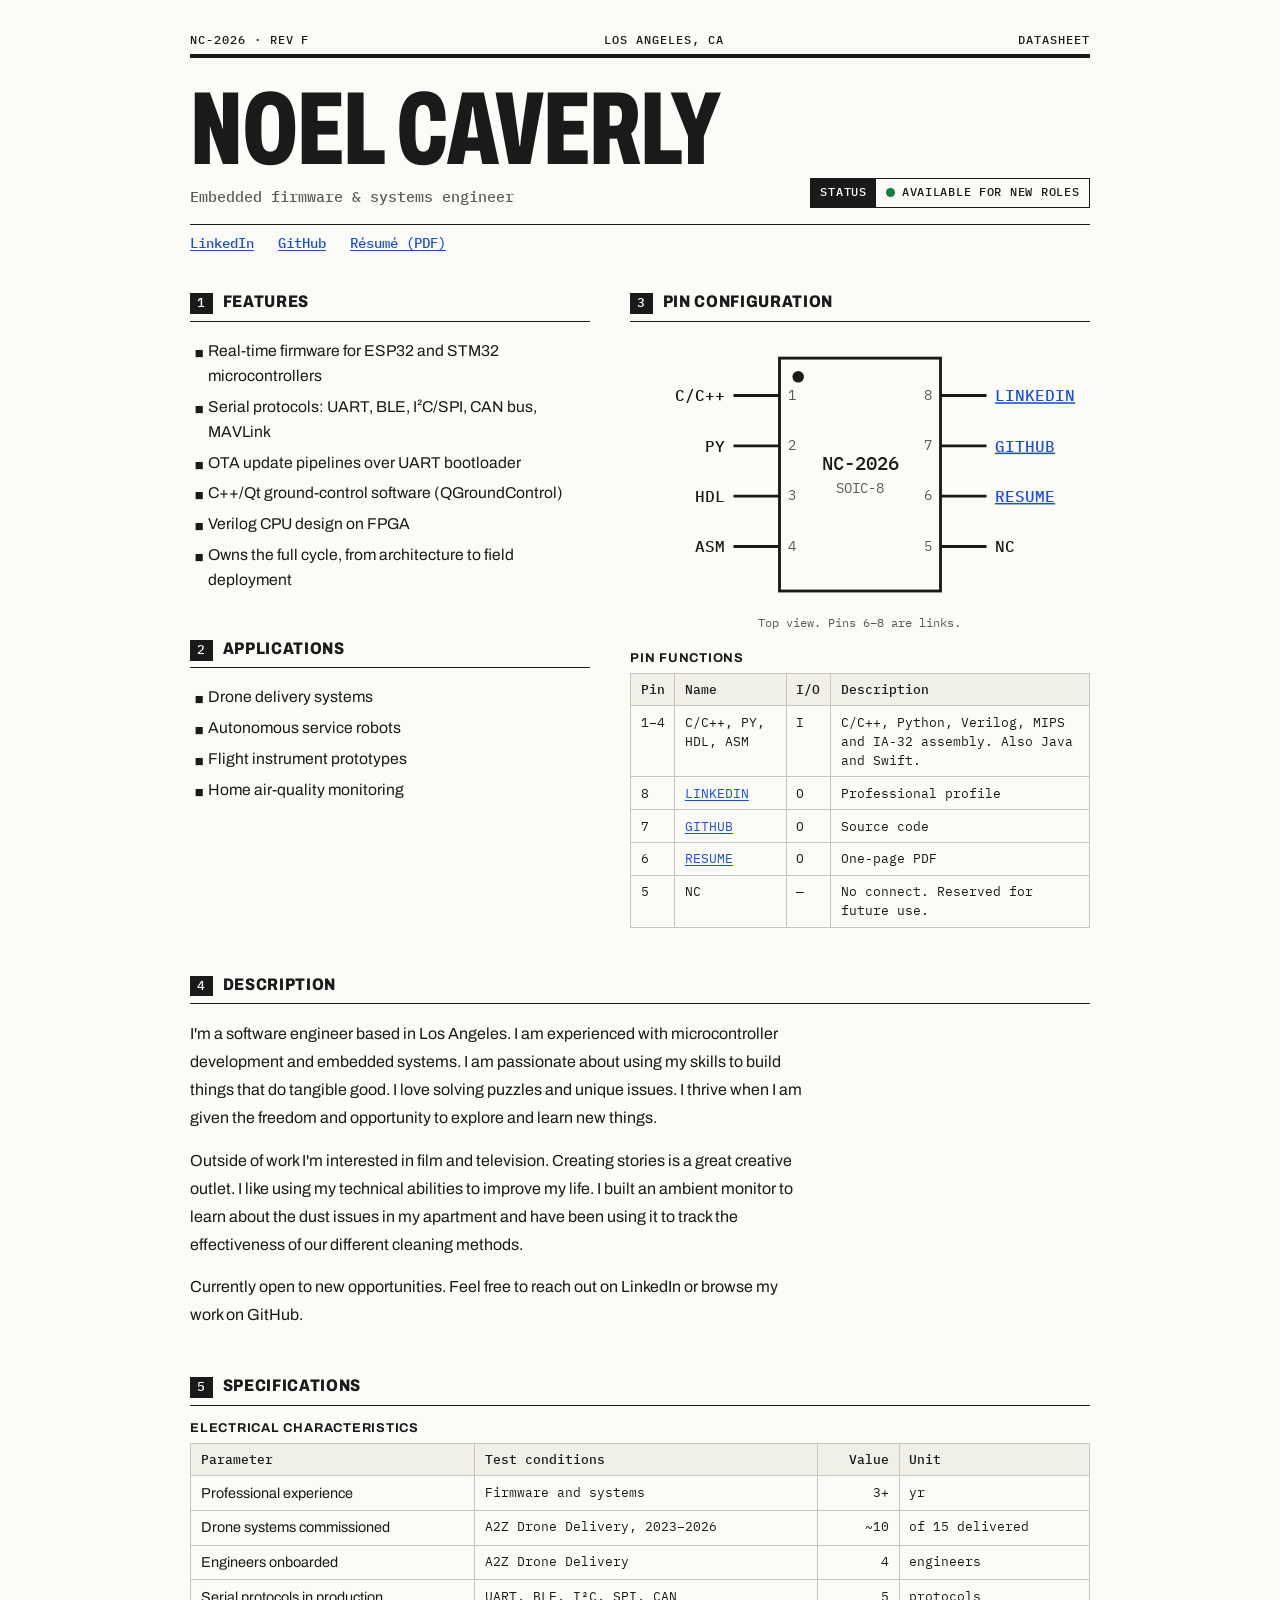
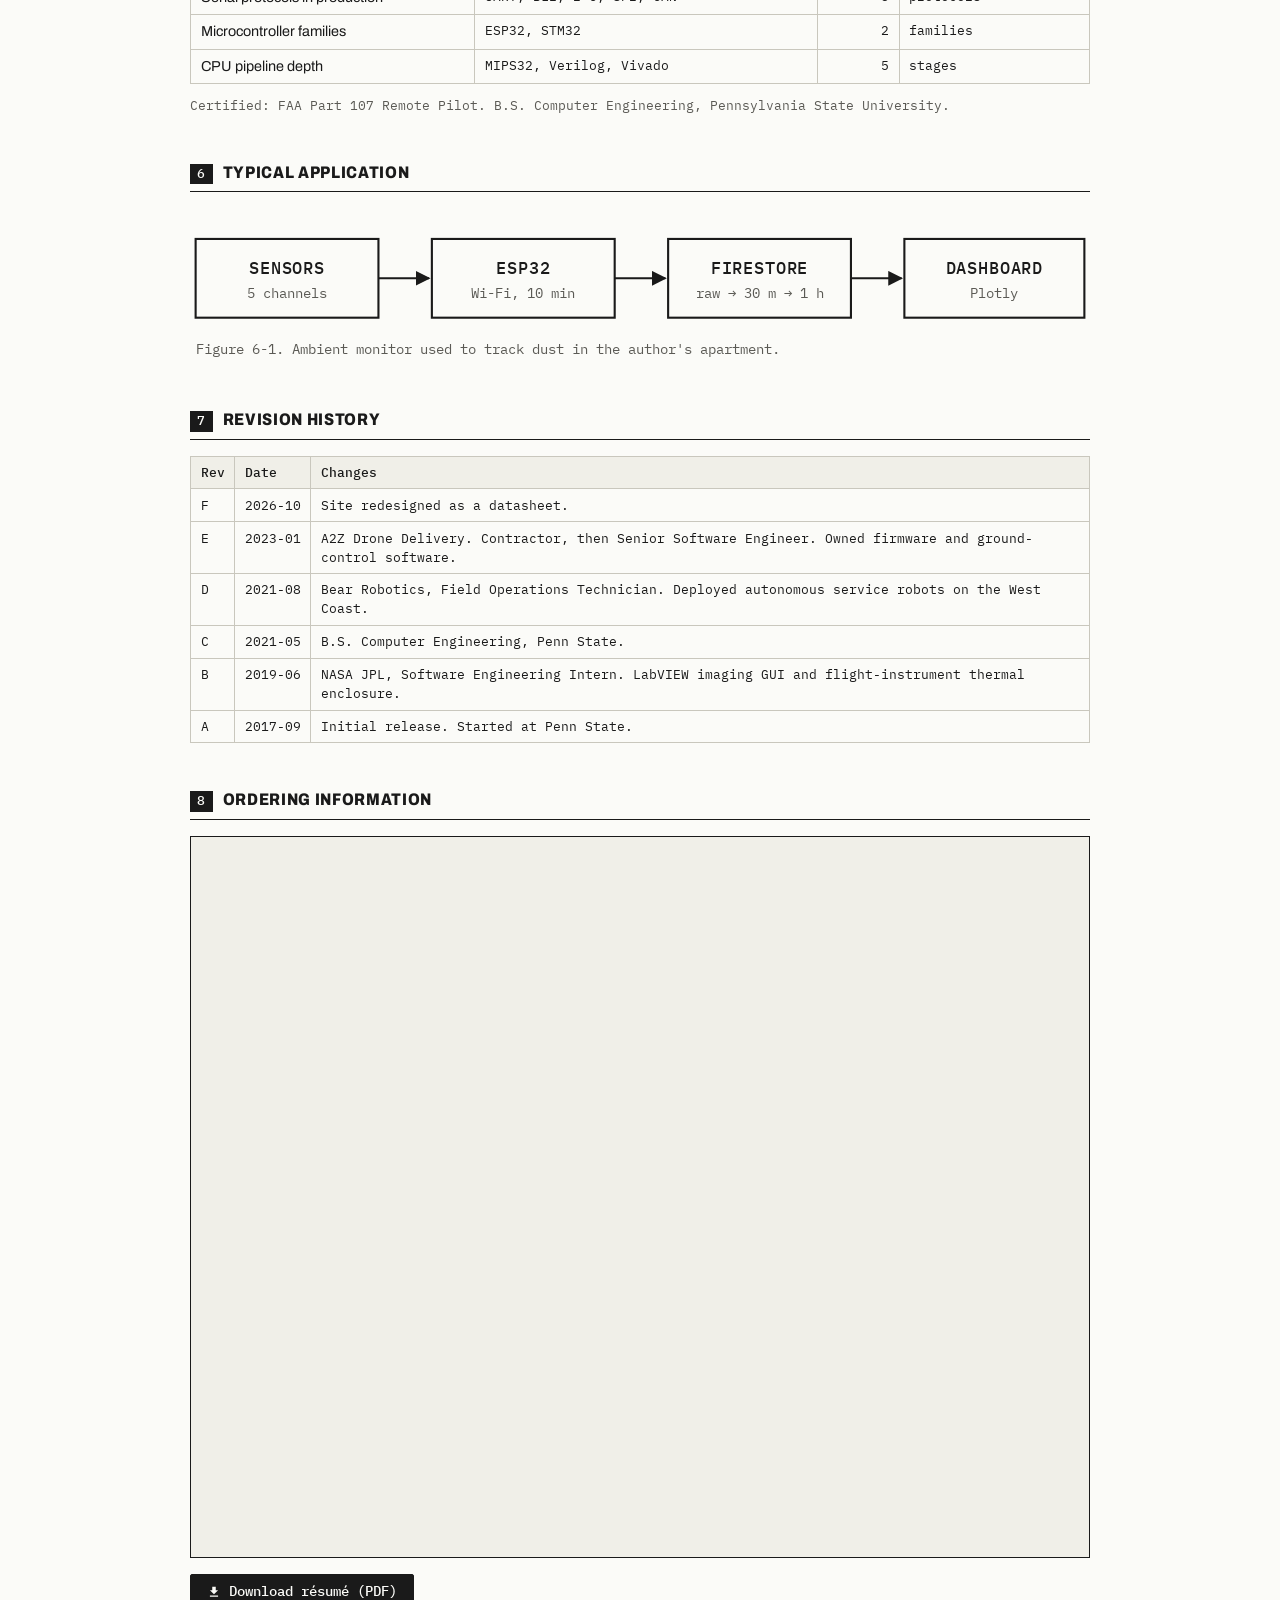
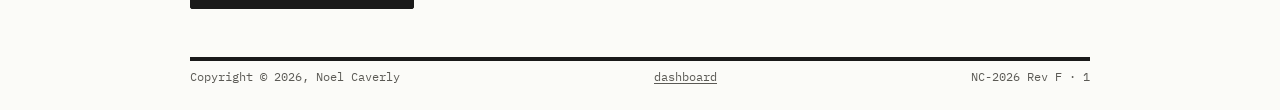
==== commit 19864fbe: "Redesign homepage as a component datasheet Paper-and-ink datasheet layout: pinout diagram as nav, sp" ====
--- a/index.html
+++ b/index.html
@@ -4,85 +4,237 @@
   <meta charset="UTF-8" />
   <meta name="viewport" content="width=device-width, initial-scale=1.0" />
   <title>Noel Caverly</title>
+  <meta name="description" content="Noel Caverly: embedded firmware and systems engineer in Los Angeles." />
   <link rel="preconnect" href="https://fonts.googleapis.com" />
   <link rel="preconnect" href="https://fonts.gstatic.com" crossorigin />
-  <link href="https://fonts.googleapis.com/css2?family=Inter:wght@400;500;600;700&display=swap" rel="stylesheet" />
-  <link rel="stylesheet" href="assets/style.css" />
+  <link href="https://fonts.googleapis.com/css2?family=Archivo:wdth,wght@62..125,400..800&family=IBM+Plex+Mono:wght@400;500&display=swap" rel="stylesheet" />
+  <link rel="stylesheet" href="/assets/style.css" />
 </head>
 <body>
-
-  <!-- ── Nav ── -->
-  <nav class="topnav">
-    <span class="topnav-logo">NC</span>
-    <div class="topnav-links">
-      <a href="https://linkedin.com/in/noelcaverly" target="_blank" rel="noopener" aria-label="LinkedIn">
-        <svg width="18" height="18" viewBox="0 0 24 24" fill="currentColor"><path d="M19 3A2 2 0 0 1 21 5V19A2 2 0 0 1 19 21H5A2 2 0 0 1 3 19V5A2 2 0 0 1 5 3H19M18.5 18.5V13.2A3.26 3.26 0 0 0 15.24 9.94C14.39 9.94 13.4 10.46 12.92 11.24V10.13H10.13V18.5H12.92V13.57C12.92 12.8 13.54 12.17 14.31 12.17A1.4 1.4 0 0 1 15.71 13.57V18.5H18.5M6.88 8.56A1.68 1.68 0 0 0 8.56 6.88C8.56 5.95 7.81 5.19 6.88 5.19A1.69 1.69 0 0 0 5.19 6.88C5.19 7.81 5.95 8.56 6.88 8.56M8.27 18.5V10.13H5.5V18.5H8.27Z"/></svg>
+<div class="sheet">
+
+  <!-- ── Datasheet header bar ── -->
+  <div class="ds-bar">
+    <span>NC-2026 &middot; Rev F</span>
+    <span>Los Angeles, CA</span>
+    <span>Datasheet</span>
+  </div>
+
+  <!-- ── Title block ── -->
+  <header class="ds-title-block">
+    <div>
+      <h1 class="ds-title">Noel Caverly</h1>
+      <p class="ds-sub">Embedded firmware &amp; systems engineer</p>
+    </div>
+    <dl class="ds-status">
+      <dt>Status</dt>
+      <dd><span class="status-dot" aria-hidden="true"></span>Available for new roles</dd>
+    </dl>
+  </header>
+
+  <nav class="ds-quicklinks" aria-label="Links">
+    <a href="https://linkedin.com/in/noelcaverly" target="_blank" rel="noopener">LinkedIn</a>
+    <a href="https://github.com/NoelCav" target="_blank" rel="noopener">GitHub</a>
+    <a href="/assets/resume.pdf" download>Résumé (PDF)</a>
+  </nav>
+
+  <main>
+
+    <div class="ds-cols">
+      <div class="ds-stack">
+        <!-- ── 1 Features ── -->
+        <section>
+          <h2 class="ds-h"><span>1</span>Features</h2>
+          <ul class="ds-list">
+            <li>Real-time firmware for ESP32 and STM32 microcontrollers</li>
+            <li>Serial protocols: UART, BLE, I&sup2;C/SPI, CAN bus, MAVLink</li>
+            <li>OTA update pipelines over UART bootloader</li>
+            <li>C++/Qt ground-control software (QGroundControl)</li>
+            <li>Verilog CPU design on FPGA</li>
+            <li>Owns the full cycle, from architecture to field deployment</li>
+          </ul>
+        </section>
+
+        <!-- ── 2 Applications ── -->
+        <section>
+          <h2 class="ds-h"><span>2</span>Applications</h2>
+          <ul class="ds-list">
+            <li>Drone delivery systems</li>
+            <li>Autonomous service robots</li>
+            <li>Flight instrument prototypes</li>
+            <li>Home air-quality monitoring</li>
+          </ul>
+        </section>
+      </div>
+
+      <!-- ── 3 Pin configuration ── -->
+      <section>
+        <h2 class="ds-h"><span>3</span>Pin Configuration</h2>
+        <figure class="pinout">
+          <svg viewBox="0 0 320 190" role="img" aria-labelledby="pinout-title">
+            <title id="pinout-title">Pinout of the NC-2026. Inputs: C/C++, Python, Verilog, Assembly. Outputs: LinkedIn, GitHub, Résumé, and one no-connect pin.</title>
+            <g class="pin-lines">
+              <line x1="72" y1="40" x2="104" y2="40"/><line x1="72" y1="75" x2="104" y2="75"/>
+              <line x1="72" y1="110" x2="104" y2="110"/><line x1="72" y1="145" x2="104" y2="145"/>
+              <line x1="216" y1="40" x2="248" y2="40"/><line x1="216" y1="75" x2="248" y2="75"/>
+              <line x1="216" y1="110" x2="248" y2="110"/><line x1="216" y1="145" x2="248" y2="145"/>
+            </g>
+            <rect class="chip" x="104" y="14" width="112" height="162"/>
+            <circle class="chip-dot" cx="117" cy="27" r="4"/>
+            <text class="chip-label" x="160" y="92" text-anchor="middle">NC-2026</text>
+            <text class="chip-pkg" x="160" y="108" text-anchor="middle">SOIC-8</text>
+            <g class="pin-num">
+              <text x="110" y="43">1</text><text x="110" y="78">2</text><text x="110" y="113">3</text><text x="110" y="148">4</text>
+              <text x="210" y="148" text-anchor="end">5</text><text x="210" y="113" text-anchor="end">6</text>
+              <text x="210" y="78" text-anchor="end">7</text><text x="210" y="43" text-anchor="end">8</text>
+            </g>
+            <g class="pin-name">
+              <text x="66" y="44" text-anchor="end">C/C++</text><text x="66" y="79" text-anchor="end">PY</text>
+              <text x="66" y="114" text-anchor="end">HDL</text><text x="66" y="149" text-anchor="end">ASM</text>
+              <text x="254" y="149">NC</text>
+            </g>
+            <g class="pin-link">
+              <a href="https://linkedin.com/in/noelcaverly" target="_blank" rel="noopener"><text x="254" y="44">LINKEDIN</text></a>
+              <a href="https://github.com/NoelCav" target="_blank" rel="noopener"><text x="254" y="79">GITHUB</text></a>
+              <a href="/assets/resume.pdf" download><text x="254" y="114">RESUME</text></a>
+            </g>
+          </svg>
+          <figcaption>Top view. Pins 6&ndash;8 are links.</figcaption>
+        </figure>
+
+        <div class="ds-table-wrap">
+          <table class="ds-table">
+            <caption>Pin Functions</caption>
+            <thead><tr><th>Pin</th><th>Name</th><th>I/O</th><th>Description</th></tr></thead>
+            <tbody>
+              <tr><td>1&ndash;4</td><td>C/C++, PY, HDL, ASM</td><td>I</td><td>C/C++, Python, Verilog, MIPS and IA-32 assembly. Also Java and Swift.</td></tr>
+              <tr><td>8</td><td><a href="https://linkedin.com/in/noelcaverly" target="_blank" rel="noopener">LINKEDIN</a></td><td>O</td><td>Professional profile</td></tr>
+              <tr><td>7</td><td><a href="https://github.com/NoelCav" target="_blank" rel="noopener">GITHUB</a></td><td>O</td><td>Source code</td></tr>
+              <tr><td>6</td><td><a href="/assets/resume.pdf" download>RESUME</a></td><td>O</td><td>One-page PDF</td></tr>
+              <tr><td>5</td><td>NC</td><td>&mdash;</td><td>No connect. Reserved for future use.</td></tr>
+            </tbody>
+          </table>
+        </div>
+      </section>
+    </div>
+
+    <!-- ── 4 Description ── -->
+    <section>
+      <h2 class="ds-h"><span>4</span>Description</h2>
+      <div class="ds-prose">
+        <!-- EDIT BLURB HERE -->
+        <p>
+          I'm a software engineer based in Los Angeles. I am experienced with microcontroller
+          development and embedded systems. I am passionate about using my skills to build things
+          that do tangible good. I love solving puzzles and unique issues. I thrive when I am
+          given the freedom and opportunity to explore and learn new things.
+        </p>
+        <p>
+          Outside of work I'm interested in film and television. Creating stories is a great creative outlet.
+          I like using my technical abilities to improve my life. I built an ambient monitor to learn
+          about the dust issues in my apartment and have been using it to track the effectiveness of our different
+          cleaning methods.
+        </p>
+        <p>
+          Currently open to new opportunities. Feel free to reach out
+          on LinkedIn or browse my work on GitHub.
+        </p>
+        <!-- END BLURB -->
+      </div>
+    </section>
+
+    <!-- ── 5 Specifications ── -->
+    <section>
+      <h2 class="ds-h"><span>5</span>Specifications</h2>
+      <div class="ds-table-wrap">
+        <table class="ds-table ds-specs">
+          <caption>Electrical Characteristics</caption>
+          <thead><tr><th>Parameter</th><th>Test conditions</th><th class="num">Value</th><th>Unit</th></tr></thead>
+          <tbody>
+            <tr><td>Professional experience</td><td>Firmware and systems</td><td class="num">3+</td><td>yr</td></tr>
+            <tr><td>Drone systems commissioned</td><td>A2Z Drone Delivery, 2023&ndash;2026</td><td class="num">~10</td><td>of 15 delivered</td></tr>
+            <tr><td>Engineers onboarded</td><td>A2Z Drone Delivery</td><td class="num">4</td><td>engineers</td></tr>
+            <tr><td>Serial protocols in production</td><td>UART, BLE, I&sup2;C, SPI, CAN</td><td class="num">5</td><td>protocols</td></tr>
+            <tr><td>Microcontroller families</td><td>ESP32, STM32</td><td class="num">2</td><td>families</td></tr>
+            <tr><td>CPU pipeline depth</td><td>MIPS32, Verilog, Vivado</td><td class="num">5</td><td>stages</td></tr>
+          </tbody>
+        </table>
+      </div>
+      <p class="ds-note">Certified: FAA Part 107 Remote Pilot. B.S. Computer Engineering, Pennsylvania State University.</p>
+    </section>
+
+    <!-- ── 6 Typical application ── -->
+    <section>
+      <h2 class="ds-h"><span>6</span>Typical Application</h2>
+      <figure class="block-diagram">
+        <svg viewBox="0 0 640 110" role="img" aria-labelledby="bd-title">
+          <title id="bd-title">Ambient monitor signal chain: sensors feed an ESP32, which writes to Firestore, which feeds a web dashboard.</title>
+          <defs>
+            <marker id="arrow" viewBox="0 0 10 10" refX="9" refY="5" markerWidth="7" markerHeight="7" orient="auto-start-reverse">
+              <path class="bd-arrowhead" d="M0,0 L10,5 L0,10 z"/>
+            </marker>
+          </defs>
+          <g class="bd-box">
+            <rect x="4" y="22" width="130" height="56"/><rect x="172" y="22" width="130" height="56"/>
+            <rect x="340" y="22" width="130" height="56"/><rect x="508" y="22" width="128" height="56"/>
+          </g>
+          <g class="bd-wire">
+            <line x1="134" y1="50" x2="170" y2="50" marker-end="url(#arrow)"/>
+            <line x1="302" y1="50" x2="338" y2="50" marker-end="url(#arrow)"/>
+            <line x1="470" y1="50" x2="506" y2="50" marker-end="url(#arrow)"/>
+          </g>
+          <g class="bd-label" text-anchor="middle">
+            <text x="69" y="47">SENSORS</text><text x="237" y="47">ESP32</text>
+            <text x="405" y="47">FIRESTORE</text><text x="572" y="47">DASHBOARD</text>
+          </g>
+          <g class="bd-sub" text-anchor="middle">
+            <text x="69" y="64">5 channels</text><text x="237" y="64">Wi-Fi, 10 min</text>
+            <text x="405" y="64">raw → 30 m → 1 h</text><text x="572" y="64">Plotly</text>
+          </g>
+          <text class="bd-sub" x="4" y="104">Figure 6-1. Ambient monitor used to track dust in the author's apartment.</text>
+        </svg>
+      </figure>
+    </section>
+
+    <!-- ── 7 Revision history ── -->
+    <section>
+      <h2 class="ds-h"><span>7</span>Revision History</h2>
+      <div class="ds-table-wrap">
+        <table class="ds-table ds-revs">
+          <thead><tr><th>Rev</th><th>Date</th><th>Changes</th></tr></thead>
+          <tbody>
+            <tr><td>F</td><td>2026-10</td><td>Site redesigned as a datasheet.</td></tr>
+            <tr><td>E</td><td>2023-01</td><td>A2Z Drone Delivery. Contractor, then Senior Software Engineer. Owned firmware and ground-control software.</td></tr>
+            <tr><td>D</td><td>2021-08</td><td>Bear Robotics, Field Operations Technician. Deployed autonomous service robots on the West Coast.</td></tr>
+            <tr><td>C</td><td>2021-05</td><td>B.S. Computer Engineering, Penn State.</td></tr>
+            <tr><td>B</td><td>2019-06</td><td>NASA JPL, Software Engineering Intern. LabVIEW imaging GUI and flight-instrument thermal enclosure.</td></tr>
+            <tr><td>A</td><td>2017-09</td><td>Initial release. Started at Penn State.</td></tr>
+          </tbody>
+        </table>
+      </div>
+    </section>
+
+    <!-- ── 8 Ordering information ── -->
+    <section>
+      <h2 class="ds-h"><span>8</span>Ordering Information</h2>
+      <div class="resume-frame">
+        <iframe src="/assets/resume.pdf" title="Noel Caverly résumé"></iframe>
+      </div>
+      <a class="ds-btn" href="/assets/resume.pdf" download>
+        <svg width="14" height="14" viewBox="0 0 24 24" fill="currentColor" aria-hidden="true"><path d="M5 20h14v-2H5m14-9h-4V3H9v6H5l7 7 7-7Z"/></svg>
+        Download résumé (PDF)
       </a>
-      <a href="https://github.com/NoelCav" target="_blank" rel="noopener" aria-label="GitHub">
-        <svg width="18" height="18" viewBox="0 0 24 24" fill="currentColor"><path d="M12 2A10 10 0 0 0 2 12c0 4.42 2.87 8.17 6.84 9.5.5.08.66-.23.66-.5v-1.69c-2.77.6-3.36-1.34-3.36-1.34-.46-1.16-1.11-1.47-1.11-1.47-.91-.62.07-.6.07-.6 1 .07 1.53 1.03 1.53 1.03.87 1.52 2.34 1.07 2.91.83.09-.65.35-1.09.63-1.34-2.22-.25-4.55-1.11-4.55-4.92 0-1.11.38-2 1.03-2.71-.1-.25-.45-1.29.1-2.64 0 0 .84-.27 2.75 1.02.79-.22 1.65-.33 2.5-.33s1.71.11 2.5.33c1.91-1.29 2.75-1.02 2.75-1.02.55 1.35.2 2.39.1 2.64.65.71 1.03 1.6 1.03 2.71 0 3.82-2.34 4.66-4.57 4.91.36.31.69.92.69 1.85V21c0 .27.16.59.67.5C19.14 20.16 22 16.42 22 12A10 10 0 0 0 12 2Z"/></svg>
-      </a>
-    </div>
-  </nav>
-
-  <!-- ── Hero ── -->
-  <header class="hero">
-    <p class="hero-greeting">Hi, I'm</p>
-    <h1 class="hero-name">Noel Caverly</h1>
-    <p class="hero-tagline">Python &middot; C++ &middot; Embedded Systems &middot; HDL</p>
-    <p class="hero-sub">I build reliable end-to-end systems, spanning hardware and software.</p>
-    <div class="hero-cta">
-      <a class="btn-primary" href="/assets/resume.pdf" download>
-        <svg width="16" height="16" viewBox="0 0 24 24" fill="currentColor"><path d="M5 20h14v-2H5m14-9h-4V3H9v6H5l7 7 7-7Z"/></svg>
-        Download Resume
-      </a>
-      <a class="btn-ghost" href="https://linkedin.com/in/noelcaverly" target="_blank" rel="noopener">Get in Touch</a>
-    </div>
-  </header>
-
-  <main class="content">
-
-    <!-- ── About ── -->
-    <section class="card">
-      <h2 class="card-title">About Me</h2>
-      <!-- EDIT BLURB HERE -->
-      <p>
-        I'm a software engineer based in Los Angeles. I am experienced with microcontroller
-        development and embedded systems. I am passionate about using my skills to build things
-        that do tangible good. I love solving puzzles and unique issues. I thrive when I am
-        given the freedom and opportunity to explore and learn new things.
-      </p>
-      <p>
-        Outside of work I'm interested in film and television. Creating stories is a great creative outlet.
-        I like using my technical abilities to improve my life. I built an ambient monitor to learn
-        about the dust issues in my apartment and have been using it to track the effectiveness of our different
-        cleaning methods.
-      </p>
-      <p>
-        Currently open to new opportunities. Feel free to reach out
-        on LinkedIn or browse my work on GitHub.
-      </p>
-      <!-- END BLURB -->
-    </section>
-
-    <!-- ── Resume ── -->
-    <section class="card">
-      <h2 class="card-title">Resume</h2>
-      <div class="resume-frame">
-        <iframe src="/assets/resume.pdf" title="Noel Caverly — Resume"></iframe>
-      </div>
-      <a class="btn-primary resume-dl" href="/assets/resume.pdf" download>
-        <svg width="16" height="16" viewBox="0 0 24 24" fill="currentColor"><path d="M5 20h14v-2H5m14-9h-4V3H9v6H5l7 7 7-7Z"/></svg>
-        Download PDF
-      </a>
     </section>
 
   </main>
 
   <!-- ── Footer ── -->
-  <footer class="site-footer">
-    <span>&copy; 2026 Noel Caverly</span>
+  <footer class="ds-footer">
+    <span>Copyright &copy; 2026, Noel Caverly</span>
     <a href="/dashboard/">dashboard</a>
+    <span>NC-2026 Rev F &middot; 1</span>
   </footer>
 
+</div>
 </body>
 </html>
--- a/assets/style.css
+++ b/assets/style.css
@@ -1,17 +1,39 @@
 /* ══════════════════════════════════════════
-   Theme tokens
+   Theme tokens — "datasheet": paper + ink, one link blue.
+   Dark mode inverts to ink paper.
    ══════════════════════════════════════════ */
 
 :root {
-  --bg:       #0a0a0b;
-  --bg-card:  #111113;
-  --fg:       #e4e4e7;
-  --fg-dim:   #a1a1aa;
-  --accent:   #6d5dfc;
-  --accent-2: #38bdf8;
-  --border:   rgba(255,255,255,0.06);
-  --glow:     rgba(109,93,252,0.15);
-  --radius:   12px;
+  --bg:        #fbfbf8;
+  --bg-card:   #f0efe8;
+  --fg:        #1a1a1a;
+  --fg-dim:    #5b5a55;
+  --accent:    #1d4ed8;
+  --on-accent: #ffffff;
+  --border:    #c9c7bd;
+  --rule:      #1a1a1a;
+  --ok:        #15803d;
+  --error:     #b91c1c;
+  --radius:    2px;
+
+  --f-sans: 'Archivo', system-ui, sans-serif;
+  --f-mono: 'IBM Plex Mono', ui-monospace, 'Cascadia Mono', Consolas, monospace;
+}
+
+@media (prefers-color-scheme: dark) {
+  :root {
+    --bg:        #141413;
+    --bg-card:   #1f1f1d;
+    --fg:        #ecebe4;
+    --fg-dim:    #a3a197;
+    --accent:    #8fb0ff;
+    --on-accent: #10131a;
+    --border:    #3d3c37;
+    --rule:      #ecebe4;
+    --ok:        #4ade80;
+    --error:     #f87171;
+    color-scheme: dark;
+  }
 }
 
 
@@ -22,279 +44,333 @@
 *, *::before, *::after { box-sizing: border-box; margin: 0; padding: 0; }
 
 body {
-  font-family: 'Inter', system-ui, -apple-system, sans-serif;
+  font-family: var(--f-sans);
   background: var(--bg);
   color: var(--fg);
-  line-height: 1.65;
+  line-height: 1.6;
   min-height: 100dvh;
   -webkit-font-smoothing: antialiased;
 }
 
-a { color: var(--accent); text-decoration: none; }
-a:hover { text-decoration: underline; }
-
-::selection {
-  background: var(--accent);
-  color: #fff;
-}
-
-/* ══════════════════════════════════════════
-   Top nav
-   ══════════════════════════════════════════ */
-
-.topnav {
-  display: flex;
-  align-items: center;
+a { color: var(--accent); text-underline-offset: 2px; }
+a:hover { text-decoration-thickness: 2px; }
+a:focus-visible { outline: 2px solid var(--accent); outline-offset: 2px; }
+
+::selection { background: var(--fg); color: var(--bg); }
+
+
+/* ══════════════════════════════════════════
+   Sheet (page frame)
+   ══════════════════════════════════════════ */
+
+.sheet {
+  max-width: 980px;
+  margin: 0 auto;
+  padding: 2rem 2.5rem 1.5rem;
+}
+
+.sheet main {
+  display: flex;
+  flex-direction: column;
+  gap: 2.75rem;
+}
+
+.ds-bar {
+  display: flex;
   justify-content: space-between;
-  max-width: 1000px;
-  margin: 0 auto;
-  padding: 1.5rem 2.5rem 0;
-}
-
-.topnav-logo {
-  font-weight: 700;
-  font-size: 1.1rem;
-  letter-spacing: -0.02em;
-  color: var(--fg);
-  background: linear-gradient(135deg, var(--accent), var(--accent-2));
-  -webkit-background-clip: text;
-  -webkit-text-fill-color: transparent;
-  background-clip: text;
-}
-
-.topnav-links {
-  display: flex;
-  gap: 0.75rem;
-}
-
-.topnav-links a {
-  color: var(--fg-dim);
-  transition: color 0.2s;
-}
-
-.topnav-links a:hover {
-  color: var(--fg);
-  text-decoration: none;
-}
-
-/* ══════════════════════════════════════════
-   Hero
-   ══════════════════════════════════════════ */
-
-.hero {
-  max-width: 1000px;
-  margin: 0 auto;
-  padding: 4.5rem 2.5rem 3.5rem;
-  position: relative;
-}
-
-.hero::before {
-  content: '';
-  position: absolute;
-  top: -60px;
-  left: 50%;
-  transform: translateX(-50%);
-  width: 480px;
-  height: 480px;
-  background: radial-gradient(circle, var(--glow) 0%, transparent 70%);
-  pointer-events: none;
-  z-index: 0;
-}
-
-.hero > * { position: relative; z-index: 1; }
-
-.hero-greeting {
+  flex-wrap: wrap;
+  gap: 0.25rem 1rem;
+  border-bottom: 4px solid var(--rule);
+  padding-bottom: 0.4rem;
+  font: 500 0.75rem/1.3 var(--f-mono);
+  letter-spacing: 0.08em;
+  text-transform: uppercase;
+}
+
+.ds-bar a { color: inherit; text-decoration: none; }
+
+
+/* ══════════════════════════════════════════
+   Title block
+   ══════════════════════════════════════════ */
+
+.ds-title-block {
+  display: flex;
+  justify-content: space-between;
+  align-items: flex-end;
+  flex-wrap: wrap;
+  gap: 1rem 2rem;
+  padding: 1.75rem 0 1rem;
+  border-bottom: 1px solid var(--rule);
+}
+
+.ds-title {
+  font-weight: 800;
+  font-stretch: 62%;
+  font-size: clamp(3.4rem, 11vw, 6.5rem);
+  line-height: 0.85;
+  letter-spacing: -0.01em;
+  text-transform: uppercase;
+  text-wrap: balance;
+}
+
+.ds-sub {
+  margin-top: 0.75rem;
+  font: 500 0.95rem/1.4 var(--f-mono);
+  color: var(--fg-dim);
+}
+
+.ds-status {
+  font: 500 0.75rem/1.4 var(--f-mono);
+  text-transform: uppercase;
+  letter-spacing: 0.06em;
+  border: 1px solid var(--rule);
+  display: grid;
+  grid-template-columns: auto auto;
+}
+
+.ds-status dt,
+.ds-status dd { padding: 0.35rem 0.6rem; }
+
+.ds-status dt { background: var(--rule); color: var(--bg); }
+
+.ds-status dd { display: flex; align-items: center; gap: 0.45rem; }
+
+.status-dot {
+  width: 0.55rem;
+  height: 0.55rem;
+  border-radius: 50%;
+  background: var(--ok);
+}
+
+.ds-quicklinks {
+  display: flex;
+  flex-wrap: wrap;
+  gap: 0.5rem 1.5rem;
+  padding: 0.6rem 0 2.25rem;
+  font: 500 0.85rem/1.4 var(--f-mono);
+}
+
+
+/* ══════════════════════════════════════════
+   Section headings & body text
+   ══════════════════════════════════════════ */
+
+.ds-h {
+  display: flex;
+  align-items: baseline;
+  gap: 0.6rem;
+  font-weight: 800;
+  font-stretch: 85%;
+  font-size: 1.05rem;
+  letter-spacing: 0.04em;
+  text-transform: uppercase;
+  border-bottom: 1px solid var(--rule);
+  padding-bottom: 0.3rem;
+  margin-bottom: 1rem;
+}
+
+.ds-h span {
+  font: 500 0.8rem/1 var(--f-mono);
+  background: var(--rule);
+  color: var(--bg);
+  padding: 0.25rem 0.45rem;
+}
+
+.ds-cols {
+  display: grid;
+  grid-template-columns: minmax(0, 1fr) minmax(0, 1.15fr);
+  gap: 2.75rem 2.5rem;
+}
+
+.ds-stack {
+  display: flex;
+  flex-direction: column;
+  gap: 2.75rem;
+}
+
+.ds-list {
+  padding-left: 1.1rem;
+  display: grid;
+  gap: 0.35rem;
+  font-size: 0.98rem;
+}
+
+.ds-list li::marker { content: '■  '; font-size: 0.6em; }
+
+.ds-prose {
+  display: grid;
+  gap: 0.9rem;
+  max-width: 68ch;
   font-size: 1rem;
-  color: var(--fg-dim);
-  margin-bottom: 0.35rem;
-}
-
-.hero-name {
-  font-size: clamp(2.8rem, 8vw, 4rem);
-  font-weight: 700;
-  letter-spacing: -0.035em;
-  line-height: 1.05;
-  background: linear-gradient(135deg, var(--accent) 0%, var(--accent-2) 100%);
-  -webkit-background-clip: text;
-  -webkit-text-fill-color: transparent;
-  background-clip: text;
-  margin-bottom: 0.75rem;
-}
-
-.hero-tagline {
-  font-size: 0.85rem;
-  font-weight: 500;
+  line-height: 1.75;
+}
+
+.ds-note {
+  margin-top: 0.75rem;
+  font: 0.8rem/1.5 var(--f-mono);
+  color: var(--fg-dim);
+}
+
+
+/* ══════════════════════════════════════════
+   Tables
+   ══════════════════════════════════════════ */
+
+.ds-table-wrap { overflow-x: auto; }
+
+.ds-table {
+  width: 100%;
+  border-collapse: collapse;
+  font: 0.82rem/1.45 var(--f-mono);
+  font-variant-numeric: tabular-nums;
+}
+
+.ds-table caption {
+  text-align: left;
+  font: 700 0.8rem/1 var(--f-sans);
   letter-spacing: 0.06em;
   text-transform: uppercase;
-  color: var(--fg-dim);
-  margin-bottom: 1rem;
-}
-
-.hero-sub {
-  font-size: 1.15rem;
-  color: var(--fg);
-  max-width: 48ch;
-  margin-bottom: 2rem;
-}
-
-.hero-cta {
-  display: flex;
-  flex-wrap: wrap;
-  gap: 0.75rem;
-}
+  padding: 0 0 0.5rem;
+}
+
+.ds-table th,
+.ds-table td {
+  border: 1px solid var(--border);
+  padding: 0.4rem 0.6rem;
+  text-align: left;
+  vertical-align: top;
+}
+
+.ds-table th {
+  background: var(--bg-card);
+  font-weight: 500;
+  white-space: nowrap;
+}
+
+.ds-table .num { text-align: right; white-space: nowrap; }
+
+.ds-specs td:first-child { font-family: var(--f-sans); font-size: 0.9rem; }
+
+.ds-revs td:nth-child(-n+2) { white-space: nowrap; }
+
+.pinout + .ds-table-wrap { margin-top: 1.25rem; }
+
+
+/* ══════════════════════════════════════════
+   Figures (pinout + block diagram)
+   ══════════════════════════════════════════ */
+
+.pinout svg,
+.block-diagram svg {
+  display: block;
+  width: 100%;
+  height: auto;
+  font-family: var(--f-mono);
+}
+
+.block-diagram { overflow-x: auto; }
+.block-diagram svg { min-width: 520px; }
+
+.pinout figcaption {
+  font: 0.75rem/1.4 var(--f-mono);
+  color: var(--fg-dim);
+  text-align: center;
+  margin-top: 0.25rem;
+}
+
+.chip        { fill: var(--bg); stroke: var(--rule); stroke-width: 2; }
+.chip-dot    { fill: var(--rule); }
+.chip-label  { fill: var(--fg); font-size: 13px; font-weight: 500; }
+.chip-pkg    { fill: var(--fg-dim); font-size: 10px; }
+.pin-lines   { stroke: var(--rule); stroke-width: 2; }
+.pin-num     { fill: var(--fg-dim); font-size: 10px; }
+.pin-name    { fill: var(--fg); font-size: 11px; font-weight: 500; }
+.pin-link    { fill: var(--accent); font-size: 11px; font-weight: 500; text-decoration: underline; }
+.pin-link a:hover text,
+.pin-link a:focus text { fill: var(--fg); }
+
+.bd-box rect      { fill: var(--bg); stroke: var(--rule); stroke-width: 1.5; }
+.bd-wire line     { stroke: var(--rule); stroke-width: 1.5; }
+.bd-arrowhead     { fill: var(--rule); }
+.bd-label         { fill: var(--fg); font-size: 12px; font-weight: 500; letter-spacing: 0.05em; }
+.bd-sub           { fill: var(--fg-dim); font-size: 10px; }
+
 
 /* ══════════════════════════════════════════
    Buttons
    ══════════════════════════════════════════ */
 
-.btn-primary,
-.btn-ghost {
+.ds-btn {
   display: inline-flex;
   align-items: center;
-  gap: 0.45rem;
-  padding: 0.65rem 1.4rem;
-  border-radius: 999px;
-  font-size: 0.875rem;
-  font-weight: 500;
+  gap: 0.5rem;
+  padding: 0.6rem 1rem;
+  background: var(--rule);
+  color: var(--bg);
+  border: 1px solid var(--rule);
+  border-radius: var(--radius);
+  font: 500 0.85rem/1 var(--f-mono);
   text-decoration: none;
-  transition: transform 0.15s, box-shadow 0.15s, background 0.2s;
-  cursor: pointer;
-}
-
-.btn-primary {
-  background: var(--accent);
-  color: #fff;
-  border: none;
-}
-
-.btn-primary:hover {
-  transform: translateY(-2px);
-  box-shadow: 0 6px 24px var(--glow);
-  text-decoration: none;
-}
-
-.btn-ghost {
-  background: transparent;
-  color: var(--fg);
-  border: 1px solid var(--border);
-}
-
-.btn-ghost:hover {
-  background: var(--border);
-  transform: translateY(-2px);
-  text-decoration: none;
-}
-
-/* ══════════════════════════════════════════
-   Content area
-   ══════════════════════════════════════════ */
-
-.content {
-  max-width: 1000px;
-  margin: 0 auto;
-  padding: 0 2.5rem;
-  display: flex;
-  flex-direction: column;
-  gap: 1.5rem;
-}
-
-/* ══════════════════════════════════════════
-   Cards
-   ══════════════════════════════════════════ */
-
-.card {
+  transition: background 0.15s, color 0.15s;
+}
+
+.ds-btn:hover { background: var(--bg); color: var(--fg); }
+
+.ds-btn-ghost { background: transparent; color: var(--fg); }
+.ds-btn-ghost:hover { background: var(--rule); color: var(--bg); }
+
+
+/* ══════════════════════════════════════════
+   Résumé embed
+   ══════════════════════════════════════════ */
+
+.resume-frame {
+  border: 1px solid var(--rule);
+  margin-bottom: 1rem;
   background: var(--bg-card);
-  border: 1px solid var(--border);
-  border-radius: var(--radius);
-  padding: 2rem;
-  transition: border-color 0.25s, box-shadow 0.25s;
-}
-
-.card:hover {
-  border-color: rgba(109,93,252,0.25);
-  box-shadow: 0 0 30px var(--glow);
-}
-
-.card-title {
-  font-size: 0.75rem;
-  font-weight: 600;
-  letter-spacing: 0.12em;
-  text-transform: uppercase;
-  color: var(--fg-dim);
-  margin-bottom: 1.25rem;
-}
-
-.card p {
-  font-size: 0.95rem;
-  color: var(--fg);
-  line-height: 1.75;
-  max-width: 60ch;
-}
-
-.card p + p {
-  margin-top: 0.85rem;
-}
-
-/* ══════════════════════════════════════════
-   Resume embed
-   ══════════════════════════════════════════ */
-
-.resume-frame {
-  border: 1px solid var(--border);
-  border-radius: 8px;
-  overflow: hidden;
-  margin-bottom: 1.25rem;
-  background: #1a1a1c;
-}
-
+}
 
 .resume-frame iframe {
   display: block;
   width: 100%;
-  height: 650px;
+  height: 720px;
   border: none;
 }
 
-.resume-dl {
-  margin-top: 0.25rem;
-}
 
 /* ══════════════════════════════════════════
    Footer
    ══════════════════════════════════════════ */
 
-.site-footer {
-  max-width: 1000px;
-  margin: 0 auto;
-  padding: 2.5rem 2.5rem;
+.ds-footer {
+  margin-top: 3rem;
+  padding-top: 0.5rem;
+  border-top: 4px solid var(--rule);
   display: flex;
   justify-content: space-between;
-  align-items: center;
-  font-size: 0.78rem;
-  color: var(--fg-dim);
-}
-
-.site-footer a {
-  color: var(--fg-dim);
-  transition: color 0.2s;
-}
-
-.site-footer a:hover {
-  color: var(--fg);
-  text-decoration: none;
-}
+  flex-wrap: wrap;
+  gap: 0.5rem 1rem;
+  font: 0.75rem/1.4 var(--f-mono);
+  color: var(--fg-dim);
+}
+
+.ds-footer a { color: var(--fg-dim); }
+.ds-footer a:hover { color: var(--fg); }
+
 
 /* ══════════════════════════════════════════
    Responsive
    ══════════════════════════════════════════ */
 
-@media (max-width: 600px) {
-  .hero { padding: 3rem 1.25rem 2.5rem; }
-  .card { padding: 1.5rem; }
-  .content { padding: 0 1rem; }
-  .topnav { padding: 1.25rem 1.25rem 0; }
-  .site-footer { padding: 2rem 1.25rem; }
-  .resume-frame iframe { height: 450px; }
+@media (max-width: 760px) {
+  .sheet { padding: 1.25rem 1rem 1rem; }
+  .ds-cols { grid-template-columns: 1fr; }
+  .resume-frame iframe { height: 480px; }
+}
+
+@media (prefers-reduced-motion: reduce) {
+  * { transition: none !important; }
 }
 
 /* ═══════════════════════════════════════════════
@@ -347,7 +423,7 @@
 .range-buttons button.active {
   background: var(--accent);
   border-color: var(--accent);
-  color: #fff;
+  color: var(--on-accent);
 }
 
 .chart-wrap {
@@ -400,7 +476,7 @@
 .gate button[type="submit"] {
   padding: 0.6rem;
   background: var(--accent);
-  color: #fff;
+  color: var(--on-accent);
   border: none;
   border-radius: 6px;
   font-size: 1rem;
@@ -409,6 +485,6 @@
 
 .gate .error {
   font-size: 0.8rem;
-  color: #e05050;
+  color: var(--error);
   min-height: 1em;
 }
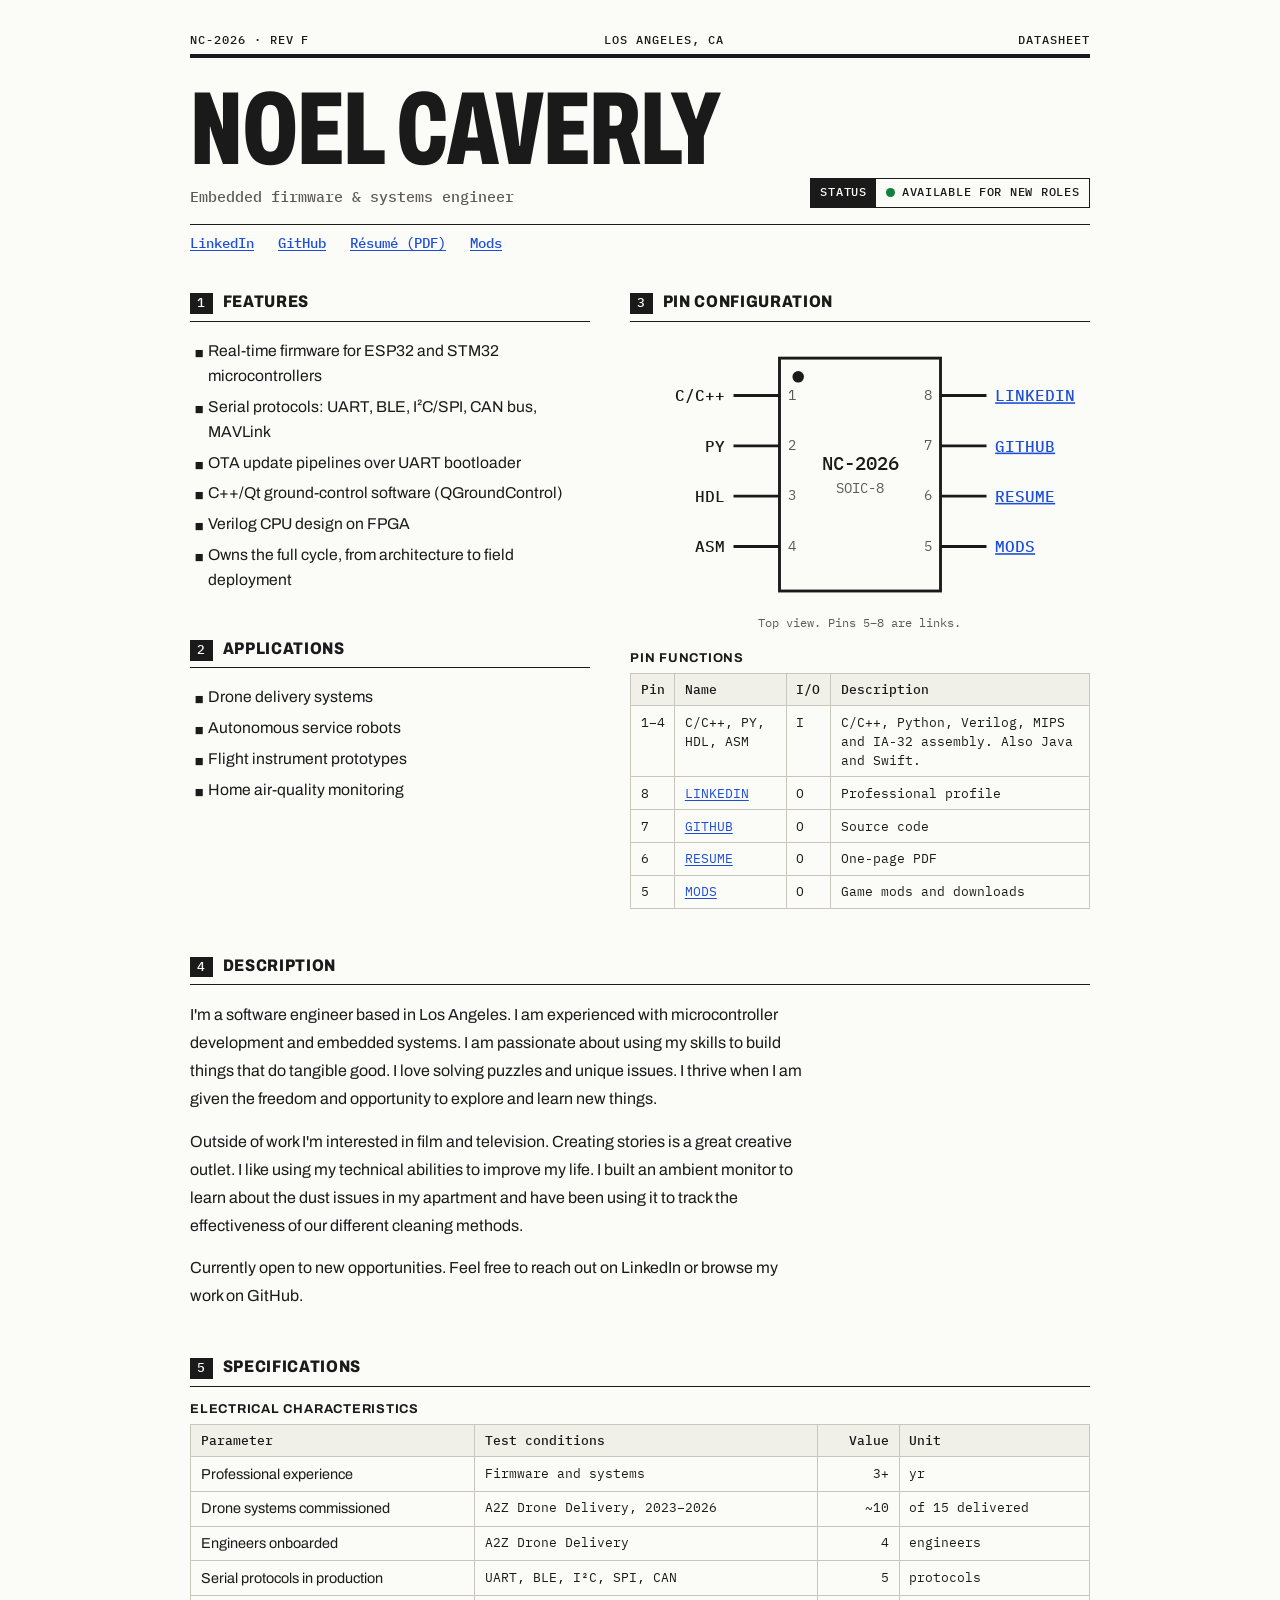
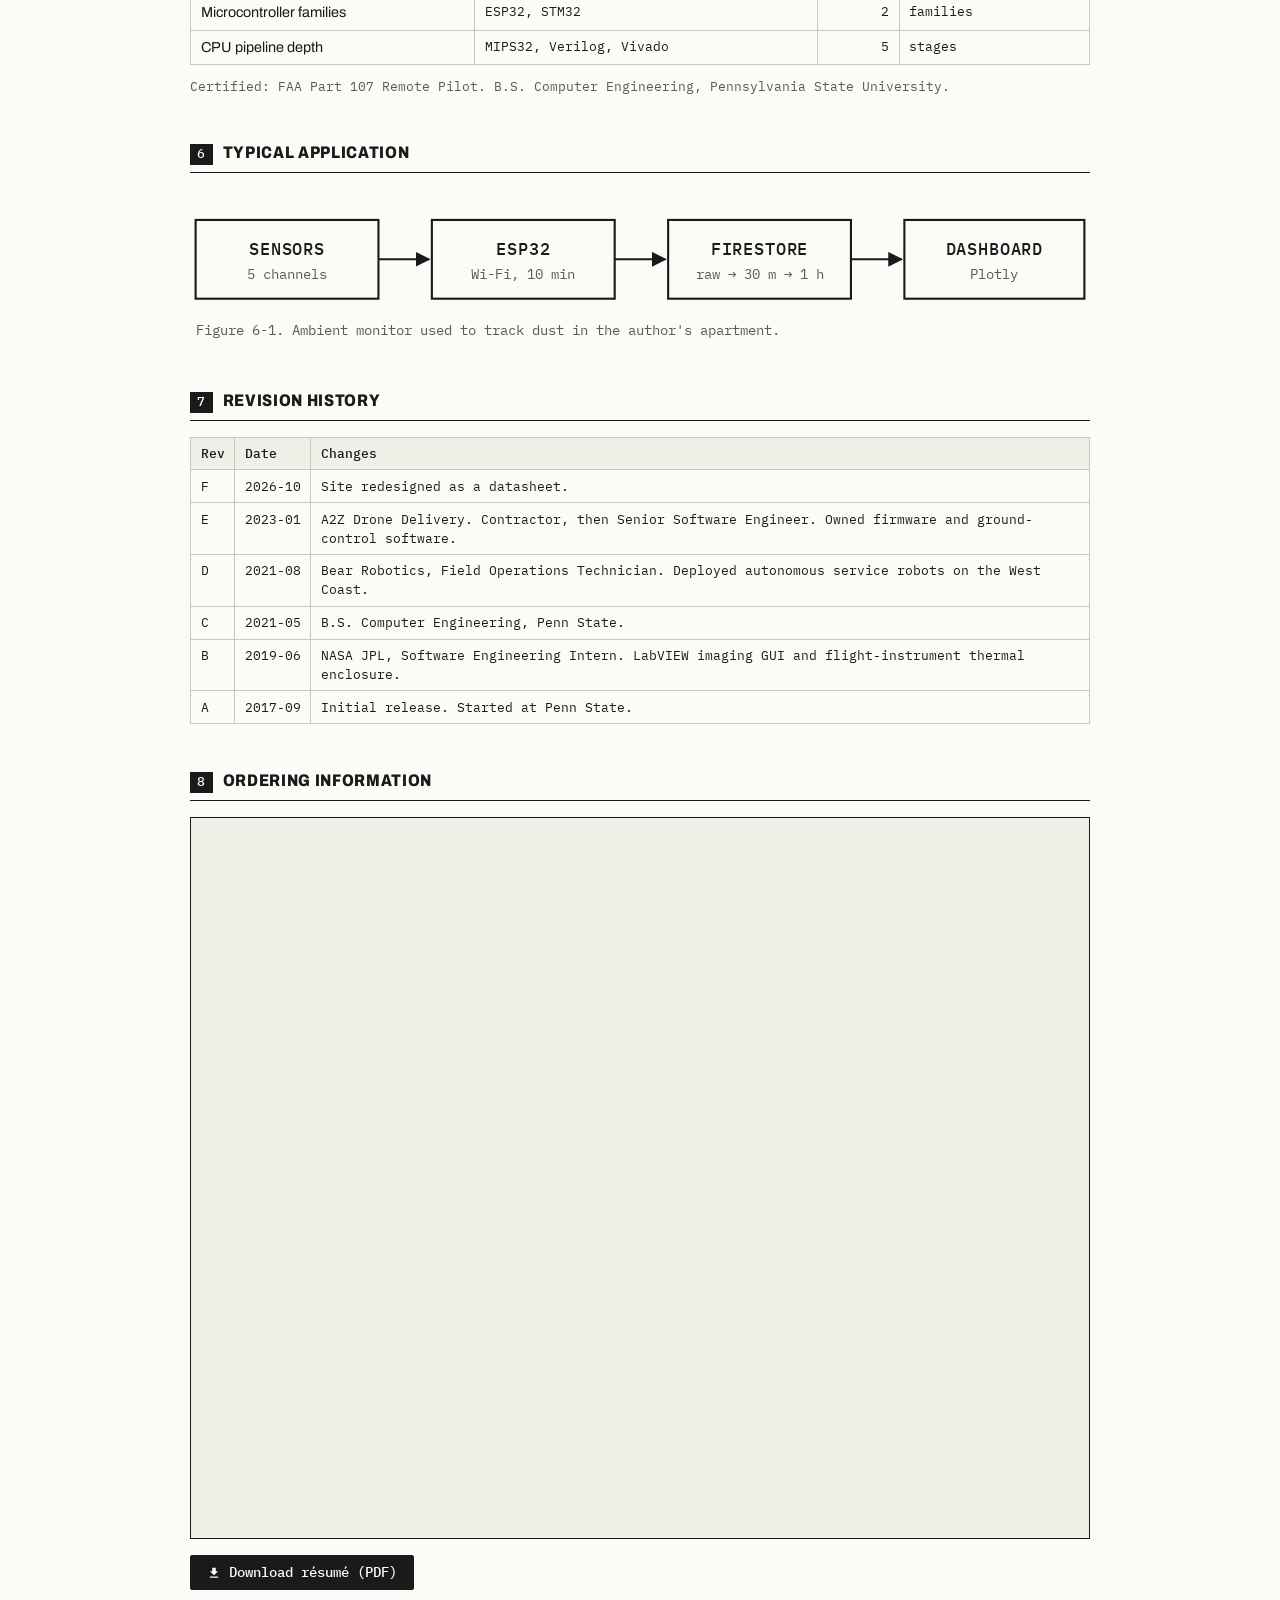
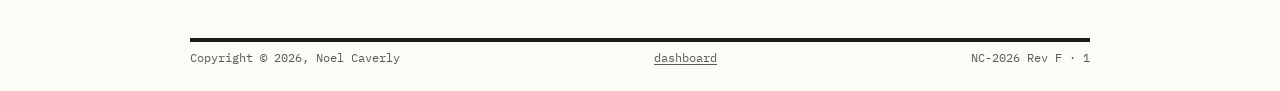
==== commit d4bac94e: "Add datasheet-style mods pages and link them from the pinout" ====
--- a/index.html
+++ b/index.html
@@ -36,6 +36,7 @@
     <a href="https://linkedin.com/in/noelcaverly" target="_blank" rel="noopener">LinkedIn</a>
     <a href="https://github.com/NoelCav" target="_blank" rel="noopener">GitHub</a>
     <a href="/assets/resume.pdf" download>Résumé (PDF)</a>
+    <a href="/mods/">Mods</a>
   </nav>
 
   <main>
@@ -72,7 +73,7 @@
         <h2 class="ds-h"><span>3</span>Pin Configuration</h2>
         <figure class="pinout">
           <svg viewBox="0 0 320 190" role="img" aria-labelledby="pinout-title">
-            <title id="pinout-title">Pinout of the NC-2026. Inputs: C/C++, Python, Verilog, Assembly. Outputs: LinkedIn, GitHub, Résumé, and one no-connect pin.</title>
+            <title id="pinout-title">Pinout of the NC-2026. Inputs: C/C++, Python, Verilog, Assembly. Outputs: LinkedIn, GitHub, Résumé, Mods.</title>
             <g class="pin-lines">
               <line x1="72" y1="40" x2="104" y2="40"/><line x1="72" y1="75" x2="104" y2="75"/>
               <line x1="72" y1="110" x2="104" y2="110"/><line x1="72" y1="145" x2="104" y2="145"/>
@@ -91,15 +92,15 @@
             <g class="pin-name">
               <text x="66" y="44" text-anchor="end">C/C++</text><text x="66" y="79" text-anchor="end">PY</text>
               <text x="66" y="114" text-anchor="end">HDL</text><text x="66" y="149" text-anchor="end">ASM</text>
-              <text x="254" y="149">NC</text>
             </g>
             <g class="pin-link">
               <a href="https://linkedin.com/in/noelcaverly" target="_blank" rel="noopener"><text x="254" y="44">LINKEDIN</text></a>
               <a href="https://github.com/NoelCav" target="_blank" rel="noopener"><text x="254" y="79">GITHUB</text></a>
               <a href="/assets/resume.pdf" download><text x="254" y="114">RESUME</text></a>
+              <a href="/mods/"><text x="254" y="149">MODS</text></a>
             </g>
           </svg>
-          <figcaption>Top view. Pins 6&ndash;8 are links.</figcaption>
+          <figcaption>Top view. Pins 5&ndash;8 are links.</figcaption>
         </figure>
 
         <div class="ds-table-wrap">
@@ -111,7 +112,7 @@
               <tr><td>8</td><td><a href="https://linkedin.com/in/noelcaverly" target="_blank" rel="noopener">LINKEDIN</a></td><td>O</td><td>Professional profile</td></tr>
               <tr><td>7</td><td><a href="https://github.com/NoelCav" target="_blank" rel="noopener">GITHUB</a></td><td>O</td><td>Source code</td></tr>
               <tr><td>6</td><td><a href="/assets/resume.pdf" download>RESUME</a></td><td>O</td><td>One-page PDF</td></tr>
-              <tr><td>5</td><td>NC</td><td>&mdash;</td><td>No connect. Reserved for future use.</td></tr>
+              <tr><td>5</td><td><a href="/mods/">MODS</a></td><td>O</td><td>Game mods and downloads</td></tr>
             </tbody>
           </table>
         </div>
--- a/assets/style.css
+++ b/assets/style.css
@@ -253,6 +253,7 @@
 .ds-specs td:first-child { font-family: var(--f-sans); font-size: 0.9rem; }
 
 .ds-revs td:nth-child(-n+2) { white-space: nowrap; }
+.ds-revs th:last-child { width: 100%; }
 
 .pinout + .ds-table-wrap { margin-top: 1.25rem; }
 
@@ -340,6 +341,40 @@
 
 
 /* ══════════════════════════════════════════
+   Mods pages
+   ══════════════════════════════════════════ */
+
+.ds-main-top { padding-top: 2.25rem; }
+
+.ds-select td:first-child { font-family: var(--f-sans); font-size: 0.95rem; white-space: nowrap; }
+
+.ds-gap { margin-top: 1.25rem; }
+
+.ds-h3 {
+  font-weight: 700;
+  font-size: 0.8rem;
+  letter-spacing: 0.06em;
+  text-transform: uppercase;
+  margin: 1.5rem 0 0.5rem;
+}
+
+.ds-steps {
+  padding-left: 1.4rem;
+  display: grid;
+  gap: 0.3rem;
+}
+
+.ds-steps li::marker { font-family: var(--f-mono); }
+
+.ds-actions {
+  display: flex;
+  flex-wrap: wrap;
+  gap: 0.75rem;
+  margin-top: 1.5rem;
+}
+
+
+/* ══════════════════════════════════════════
    Footer
    ══════════════════════════════════════════ */
 
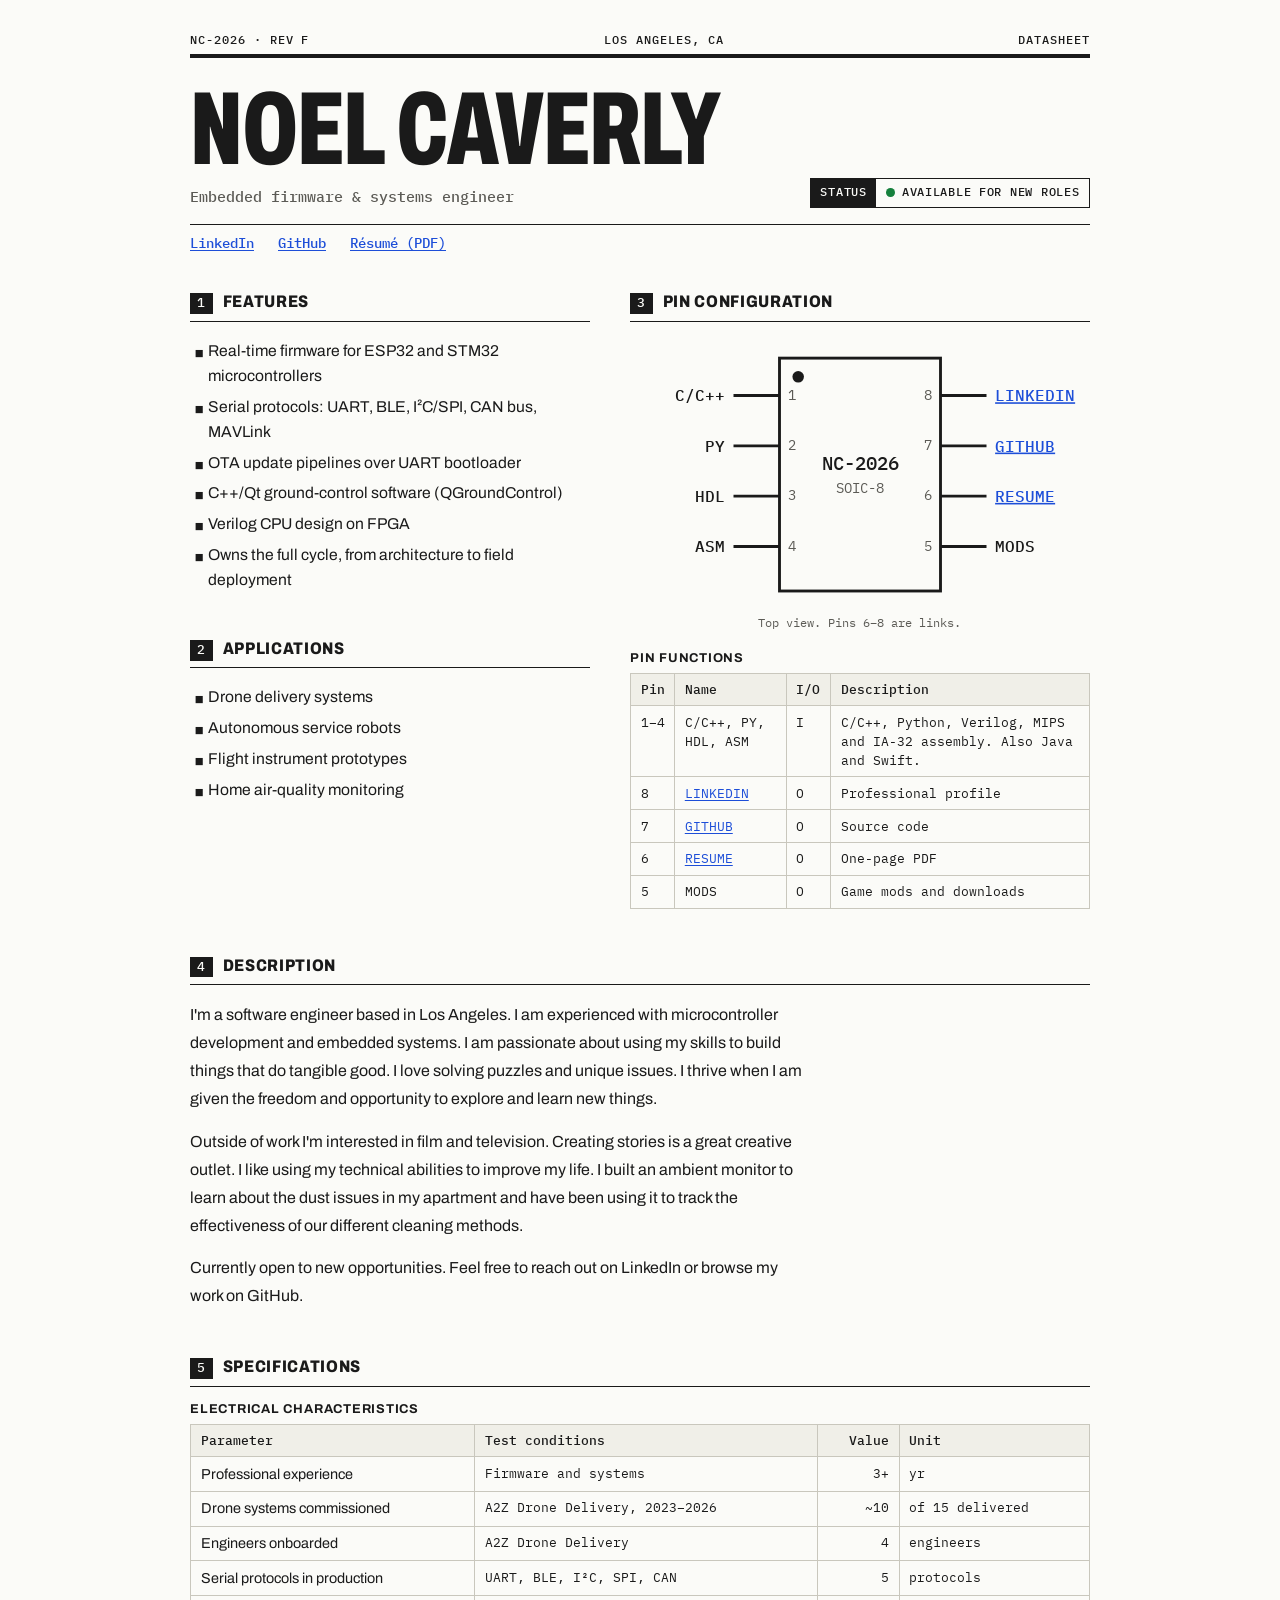
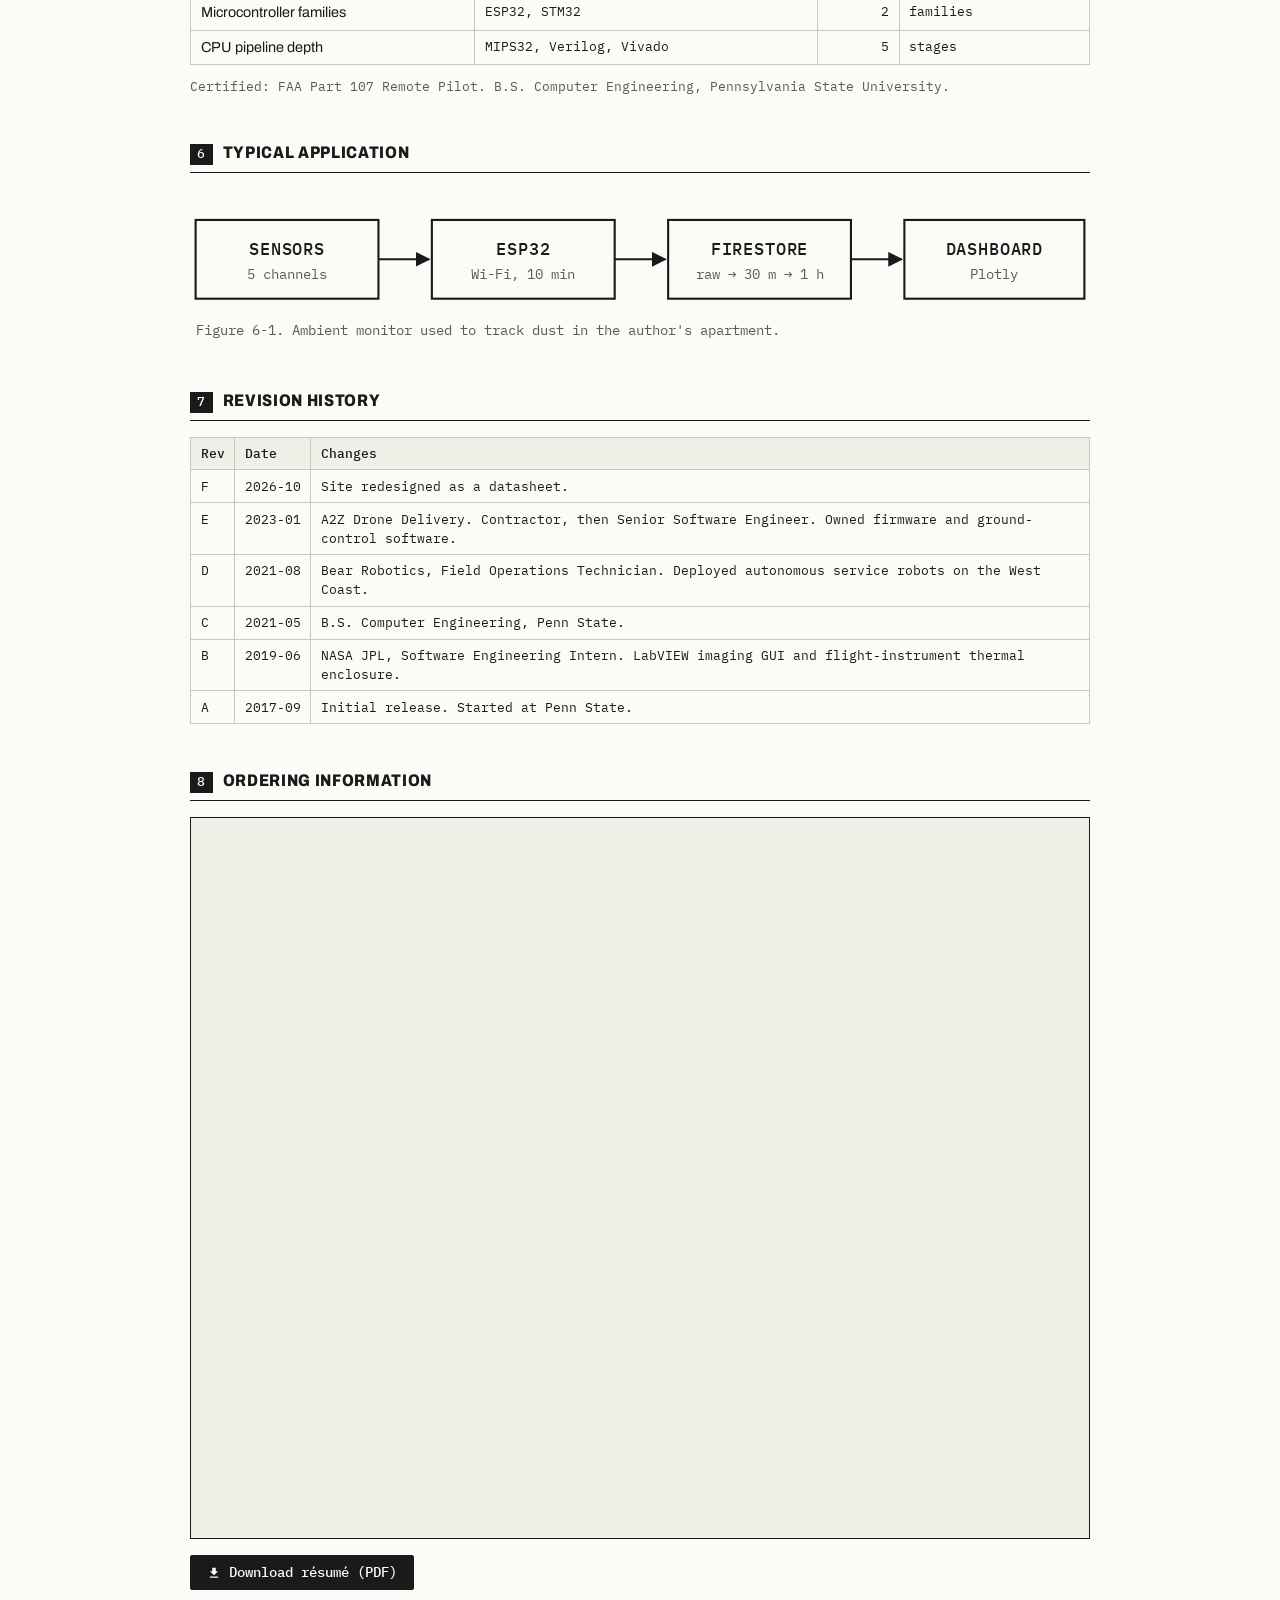
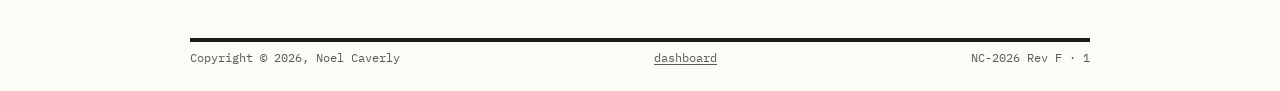
==== commit 34362d78: "Remove mods links from homepage Keep the MODS pin label in the pinout for the design, but drop the n" ====
--- a/index.html
+++ b/index.html
@@ -36,7 +36,6 @@
     <a href="https://linkedin.com/in/noelcaverly" target="_blank" rel="noopener">LinkedIn</a>
     <a href="https://github.com/NoelCav" target="_blank" rel="noopener">GitHub</a>
     <a href="/assets/resume.pdf" download>Résumé (PDF)</a>
-    <a href="/mods/">Mods</a>
   </nav>
 
   <main>
@@ -97,10 +96,12 @@
               <a href="https://linkedin.com/in/noelcaverly" target="_blank" rel="noopener"><text x="254" y="44">LINKEDIN</text></a>
               <a href="https://github.com/NoelCav" target="_blank" rel="noopener"><text x="254" y="79">GITHUB</text></a>
               <a href="/assets/resume.pdf" download><text x="254" y="114">RESUME</text></a>
-              <a href="/mods/"><text x="254" y="149">MODS</text></a>
+            </g>
+            <g class="pin-name">
+              <text x="254" y="149">MODS</text>
             </g>
           </svg>
-          <figcaption>Top view. Pins 5&ndash;8 are links.</figcaption>
+          <figcaption>Top view. Pins 6&ndash;8 are links.</figcaption>
         </figure>
 
         <div class="ds-table-wrap">
@@ -112,7 +113,7 @@
               <tr><td>8</td><td><a href="https://linkedin.com/in/noelcaverly" target="_blank" rel="noopener">LINKEDIN</a></td><td>O</td><td>Professional profile</td></tr>
               <tr><td>7</td><td><a href="https://github.com/NoelCav" target="_blank" rel="noopener">GITHUB</a></td><td>O</td><td>Source code</td></tr>
               <tr><td>6</td><td><a href="/assets/resume.pdf" download>RESUME</a></td><td>O</td><td>One-page PDF</td></tr>
-              <tr><td>5</td><td><a href="/mods/">MODS</a></td><td>O</td><td>Game mods and downloads</td></tr>
+              <tr><td>5</td><td>MODS</td><td>O</td><td>Game mods and downloads</td></tr>
             </tbody>
           </table>
         </div>
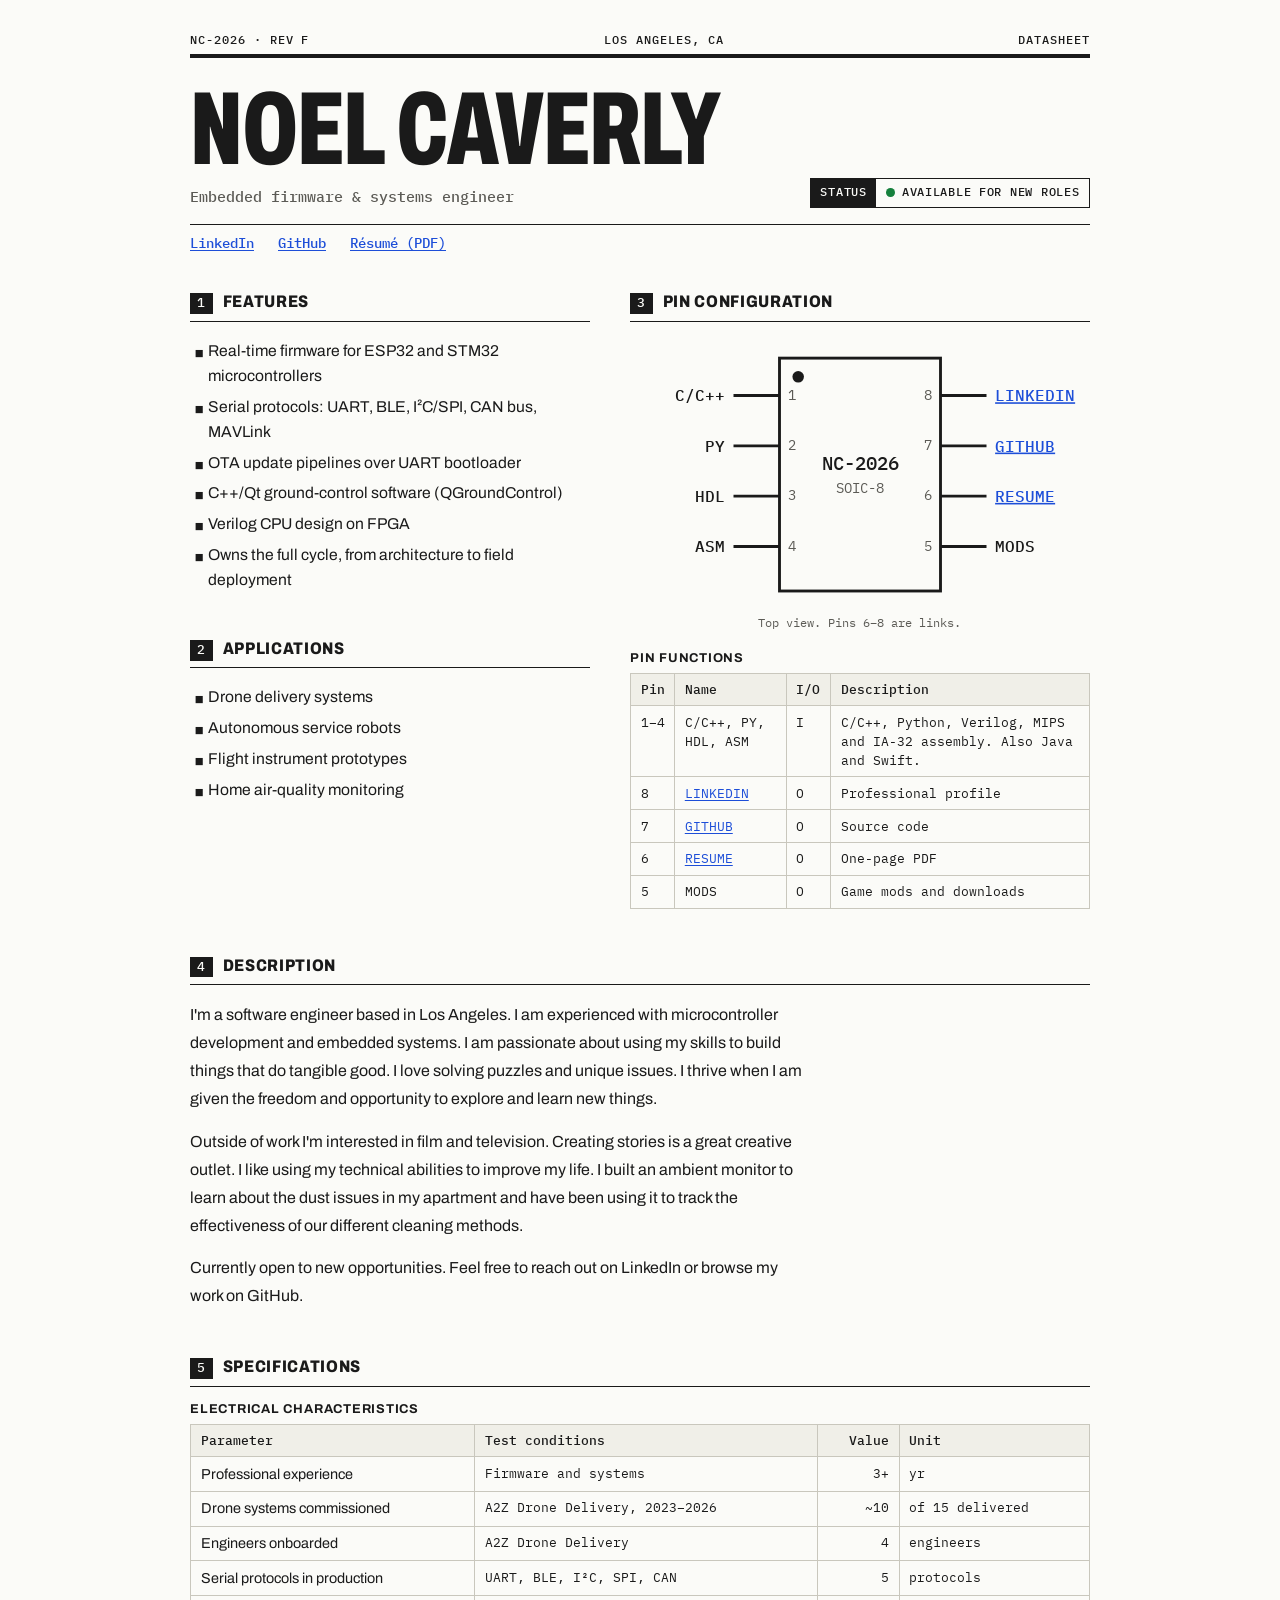
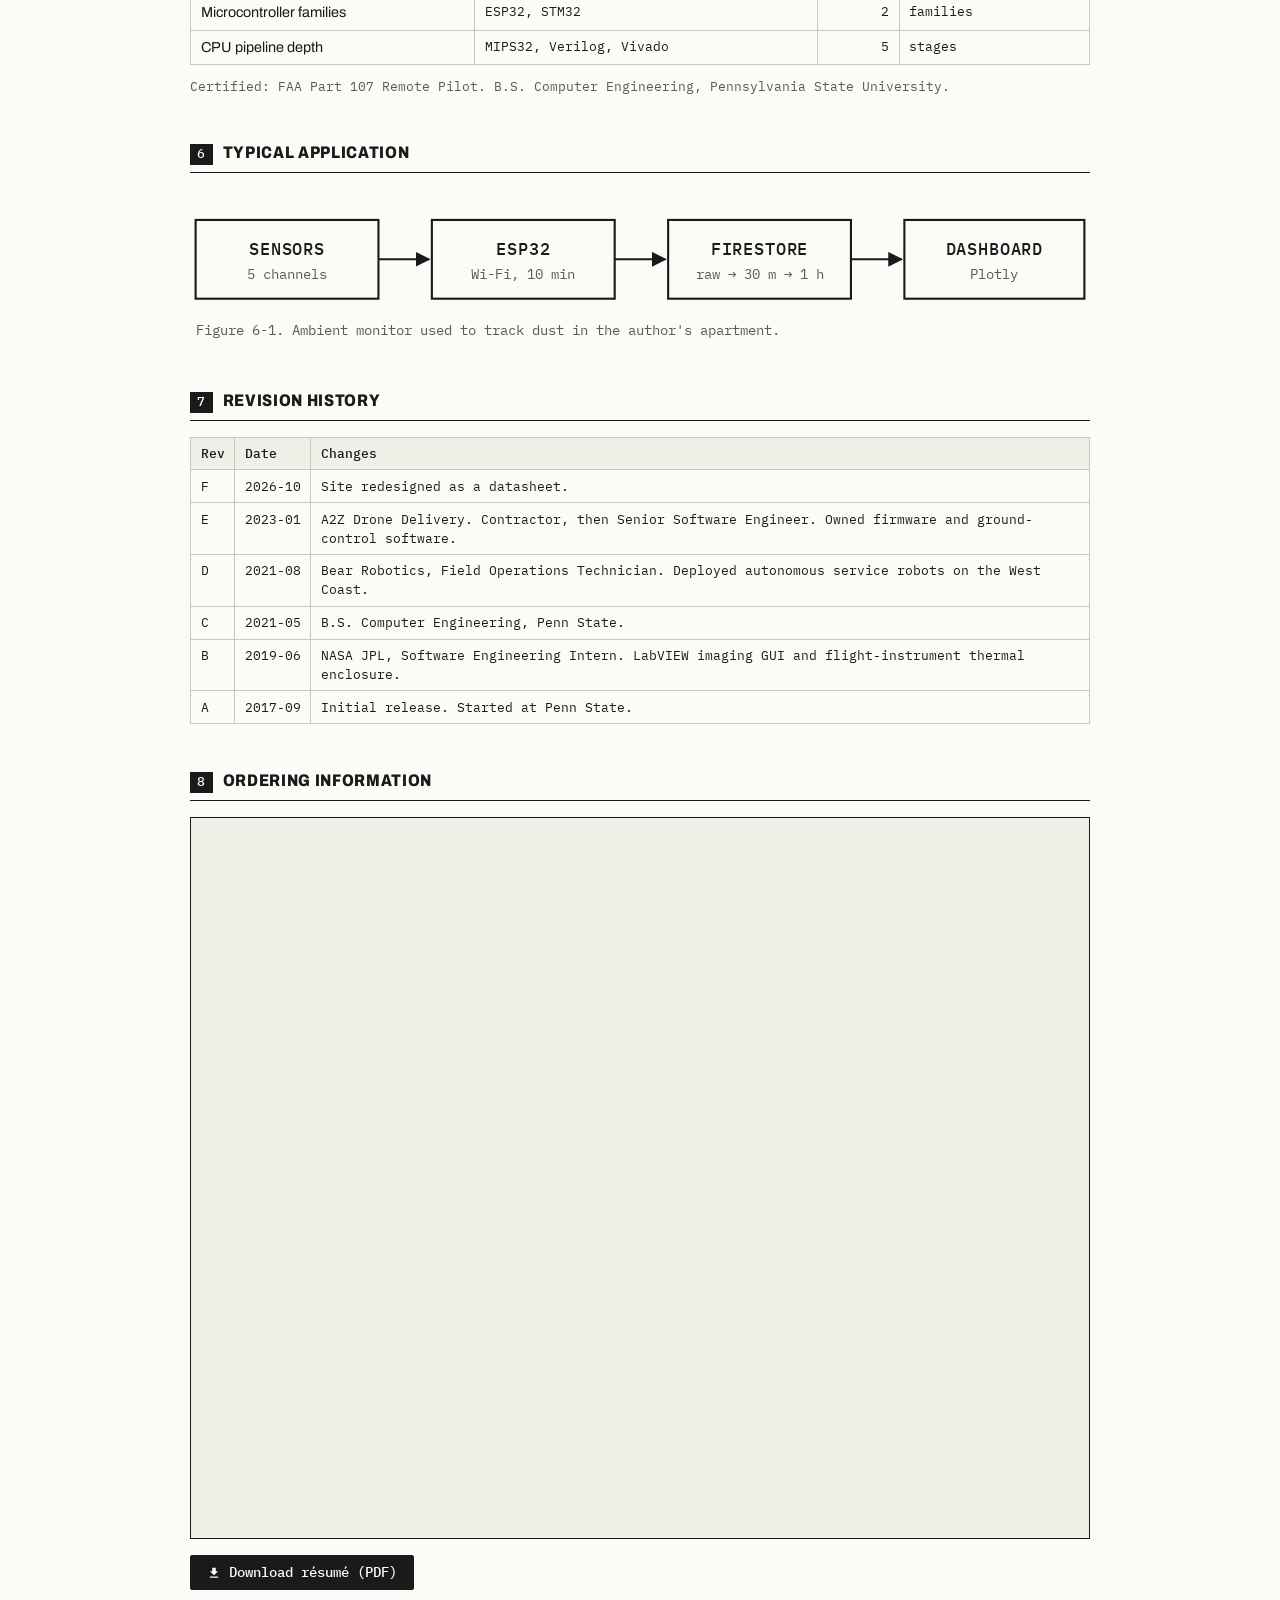
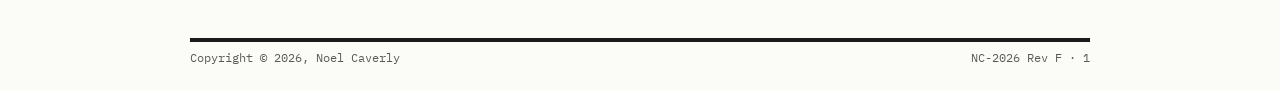
==== commit 1b3119b0: "Move ambient monitor dashboard, rules and rollup out of the site They now live in NoelCav/Ambient-Mo" ====
--- a/index.html
+++ b/index.html
@@ -233,7 +233,6 @@
   <!-- ── Footer ── -->
   <footer class="ds-footer">
     <span>Copyright &copy; 2026, Noel Caverly</span>
-    <a href="/dashboard/">dashboard</a>
     <span>NC-2026 Rev F &middot; 1</span>
   </footer>
 
--- a/assets/style.css
+++ b/assets/style.css
@@ -407,119 +407,3 @@
 @media (prefers-reduced-motion: reduce) {
   * { transition: none !important; }
 }
-
-/* ═══════════════════════════════════════════════
-   Dashboard styles (shared via ../assets/style.css)
-   ═══════════════════════════════════════════════ */
-
-.dash-header {
-  display: flex;
-  justify-content: space-between;
-  align-items: baseline;
-  flex-wrap: wrap;
-  gap: 0.5rem;
-  margin-bottom: 1.25rem;
-}
-
-.dash-header h1 {
-  font-size: 1.1rem;
-  font-weight: 600;
-  letter-spacing: 0.05em;
-  text-transform: lowercase;
-}
-
-.last-updated {
-  font-size: 0.75rem;
-  color: var(--fg-dim);
-}
-
-.range-buttons {
-  display: flex;
-  gap: 0.5rem;
-  flex-wrap: wrap;
-  margin-bottom: 1.5rem;
-}
-
-.range-buttons button {
-  padding: 0.3rem 0.75rem;
-  border: 1px solid var(--border);
-  background: transparent;
-  color: var(--fg);
-  border-radius: 999px;
-  font-size: 0.8rem;
-  cursor: pointer;
-  transition: background 0.15s, border-color 0.15s;
-}
-
-.range-buttons button:hover {
-  background: var(--border);
-}
-
-.range-buttons button.active {
-  background: var(--accent);
-  border-color: var(--accent);
-  color: var(--on-accent);
-}
-
-.chart-wrap {
-  margin-bottom: 1.5rem;
-}
-
-.doc-count {
-  font-size: 0.72rem;
-  color: var(--fg-dim);
-  margin-bottom: 2rem;
-}
-
-.dash-footer {
-  font-size: 0.8rem;
-  color: var(--fg-dim);
-  padding: 1rem 0;
-  border-top: 1px solid var(--border);
-}
-
-/* ── Password gate ── */
-
-.gate {
-  display: flex;
-  align-items: center;
-  justify-content: center;
-  min-height: 100dvh;
-}
-
-.gate form {
-  display: flex;
-  flex-direction: column;
-  gap: 0.75rem;
-  width: min(320px, 90vw);
-}
-
-.gate input[type="password"] {
-  padding: 0.6rem 0.8rem;
-  border: 1px solid var(--border);
-  background: var(--bg);
-  color: var(--fg);
-  border-radius: 6px;
-  font-size: 1rem;
-  outline: none;
-}
-
-.gate input[type="password"]:focus {
-  border-color: var(--accent);
-}
-
-.gate button[type="submit"] {
-  padding: 0.6rem;
-  background: var(--accent);
-  color: var(--on-accent);
-  border: none;
-  border-radius: 6px;
-  font-size: 1rem;
-  cursor: pointer;
-}
-
-.gate .error {
-  font-size: 0.8rem;
-  color: var(--error);
-  min-height: 1em;
-}
